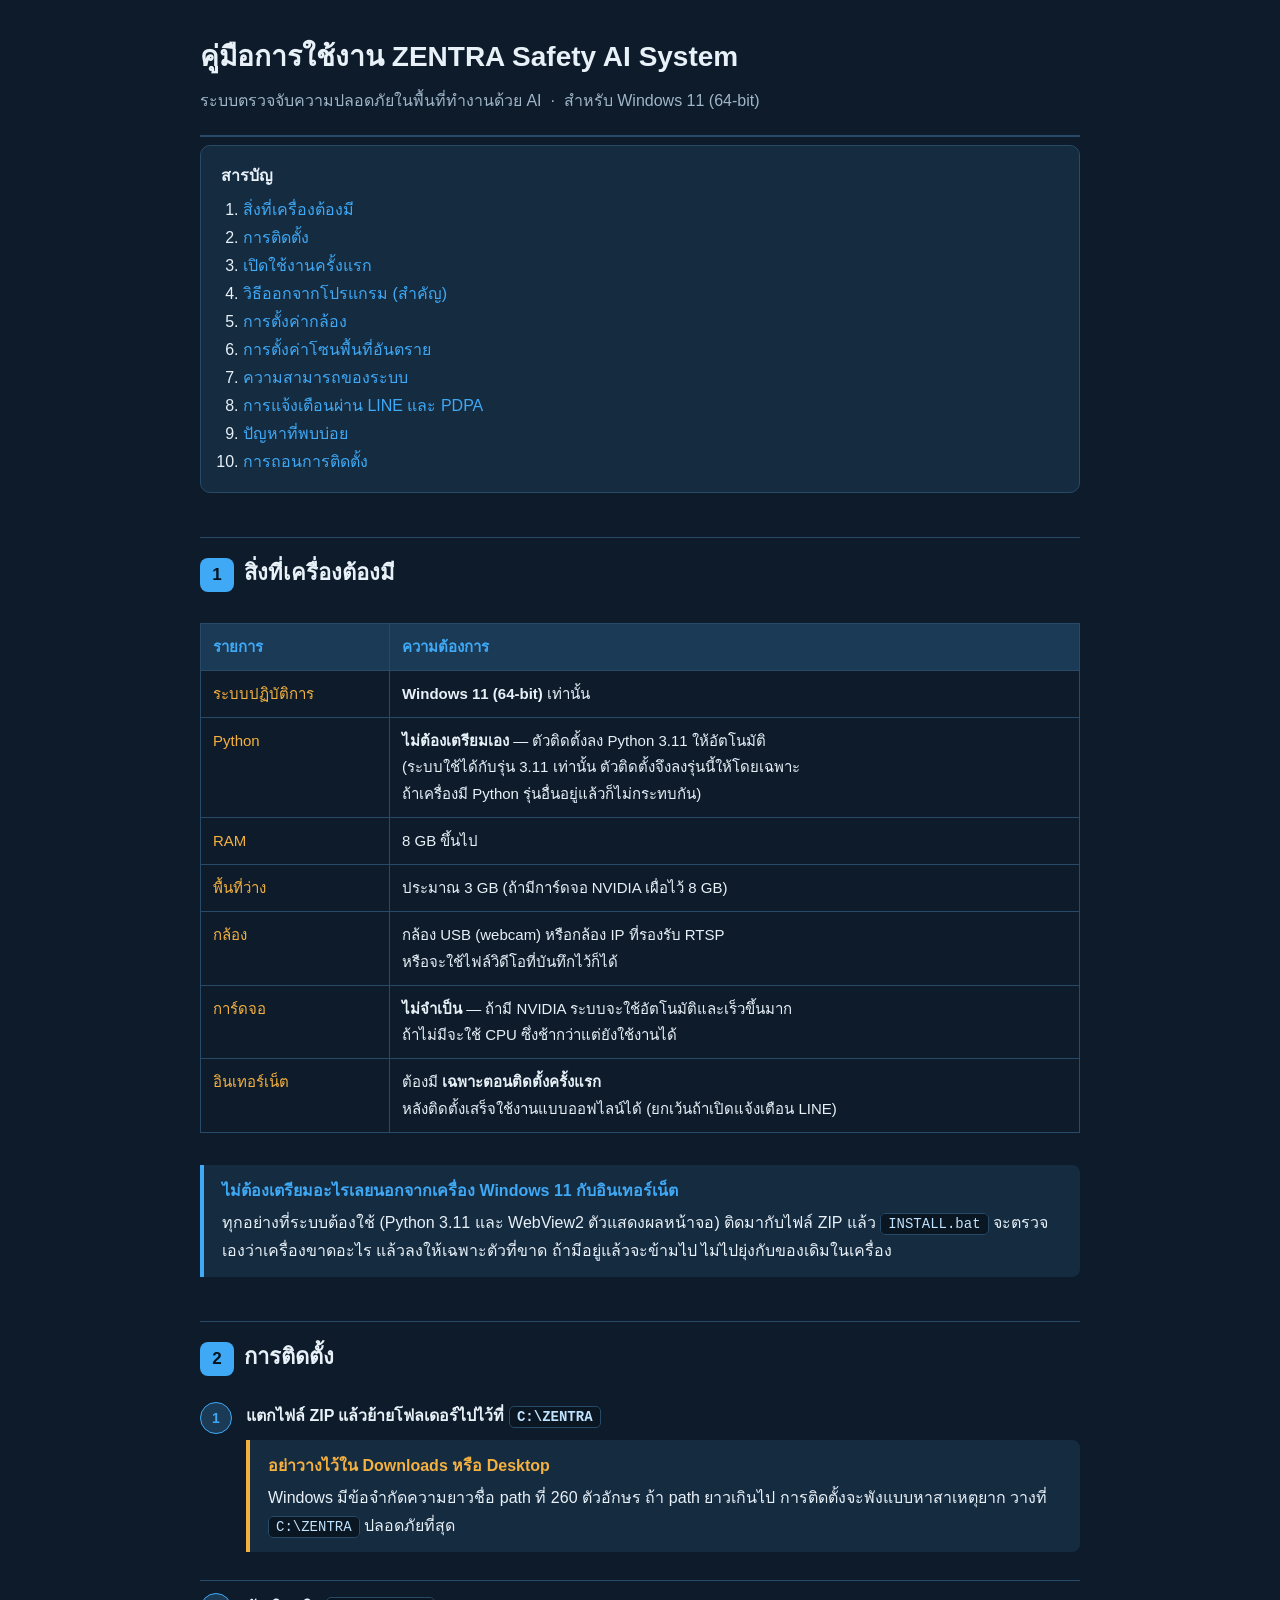
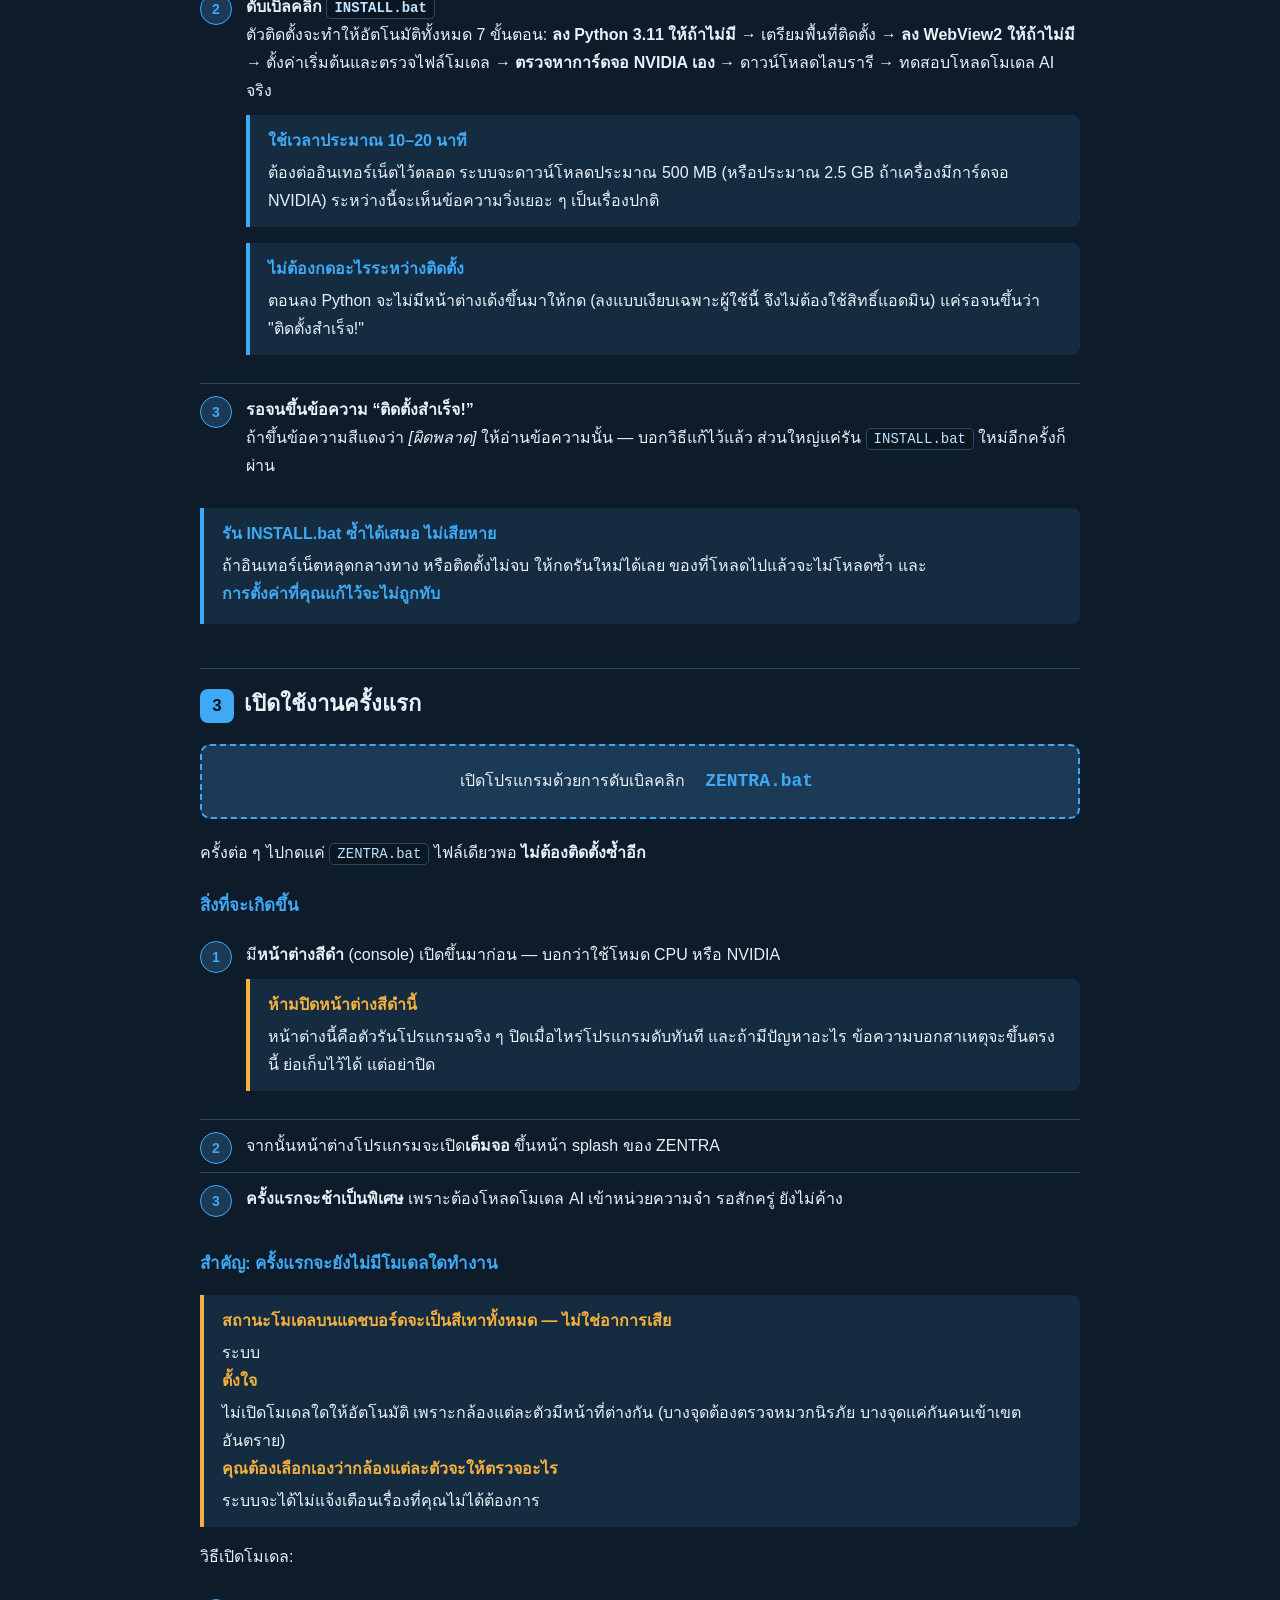
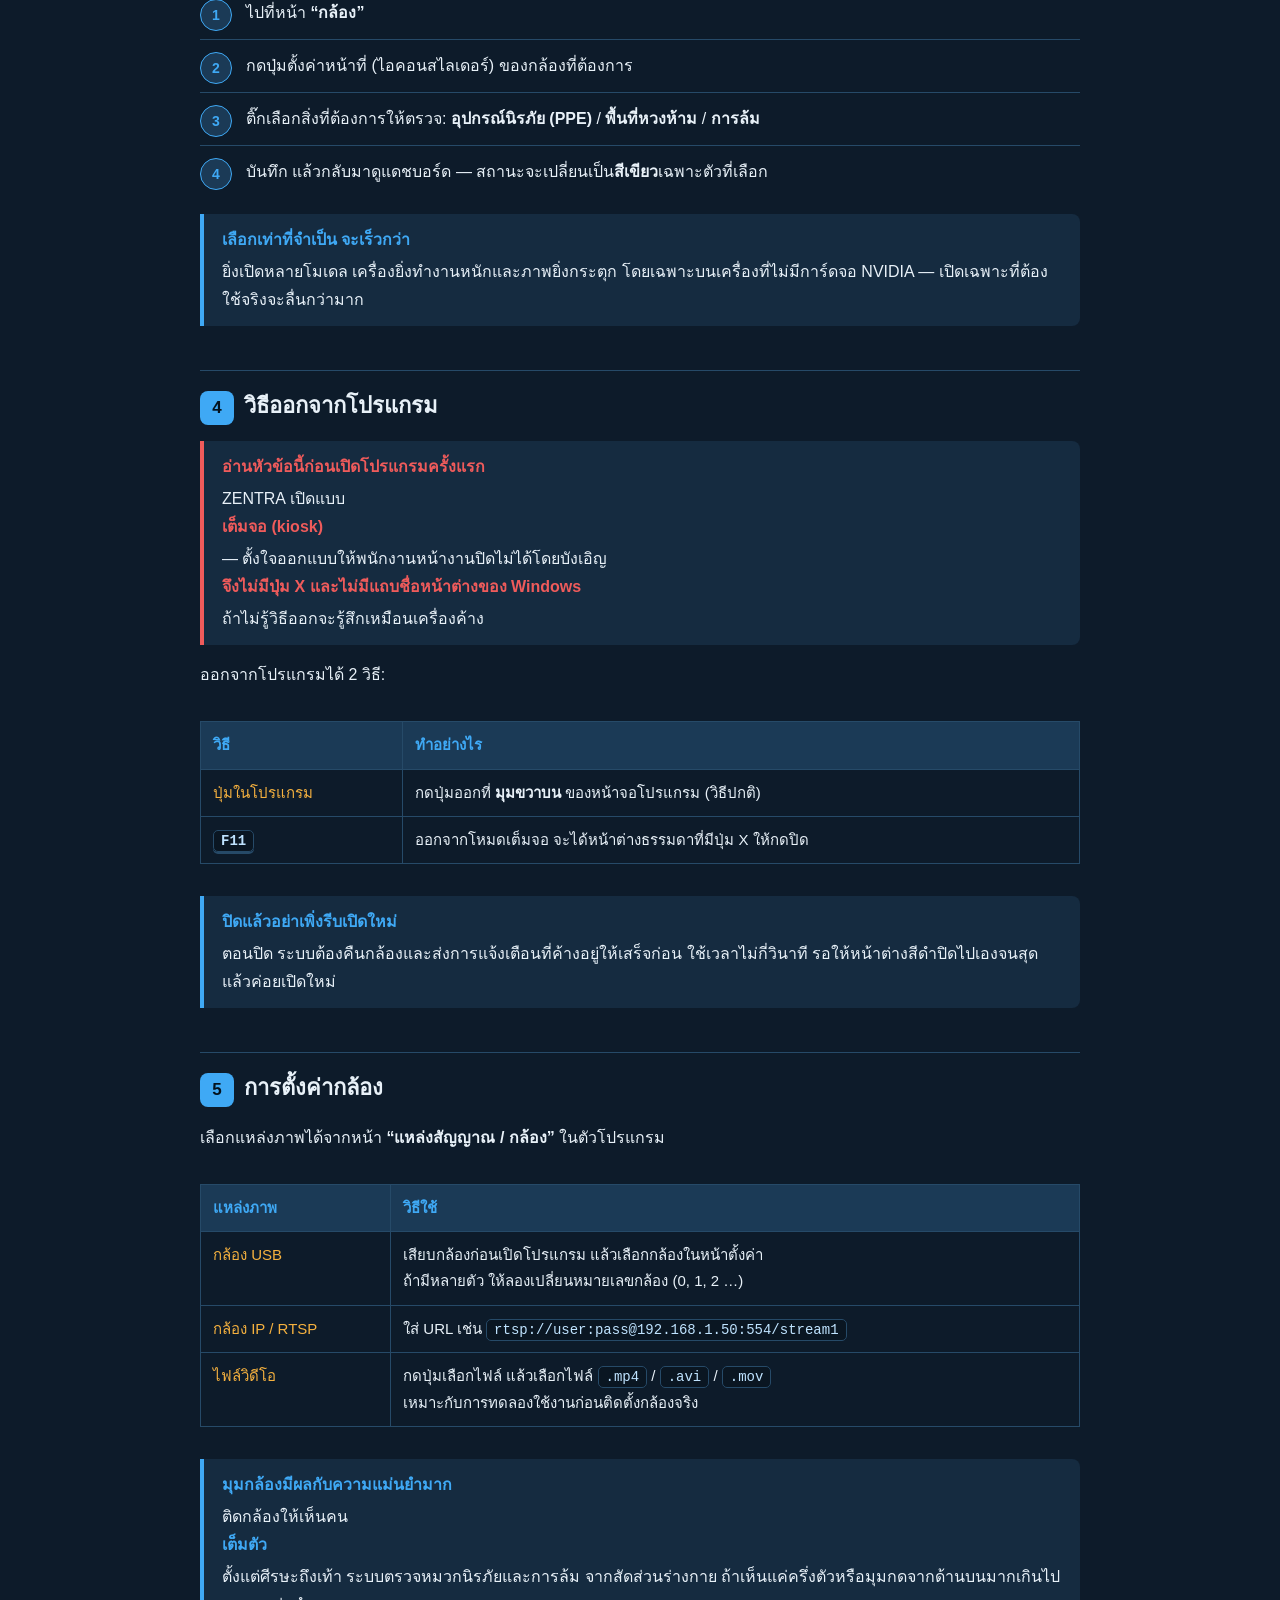
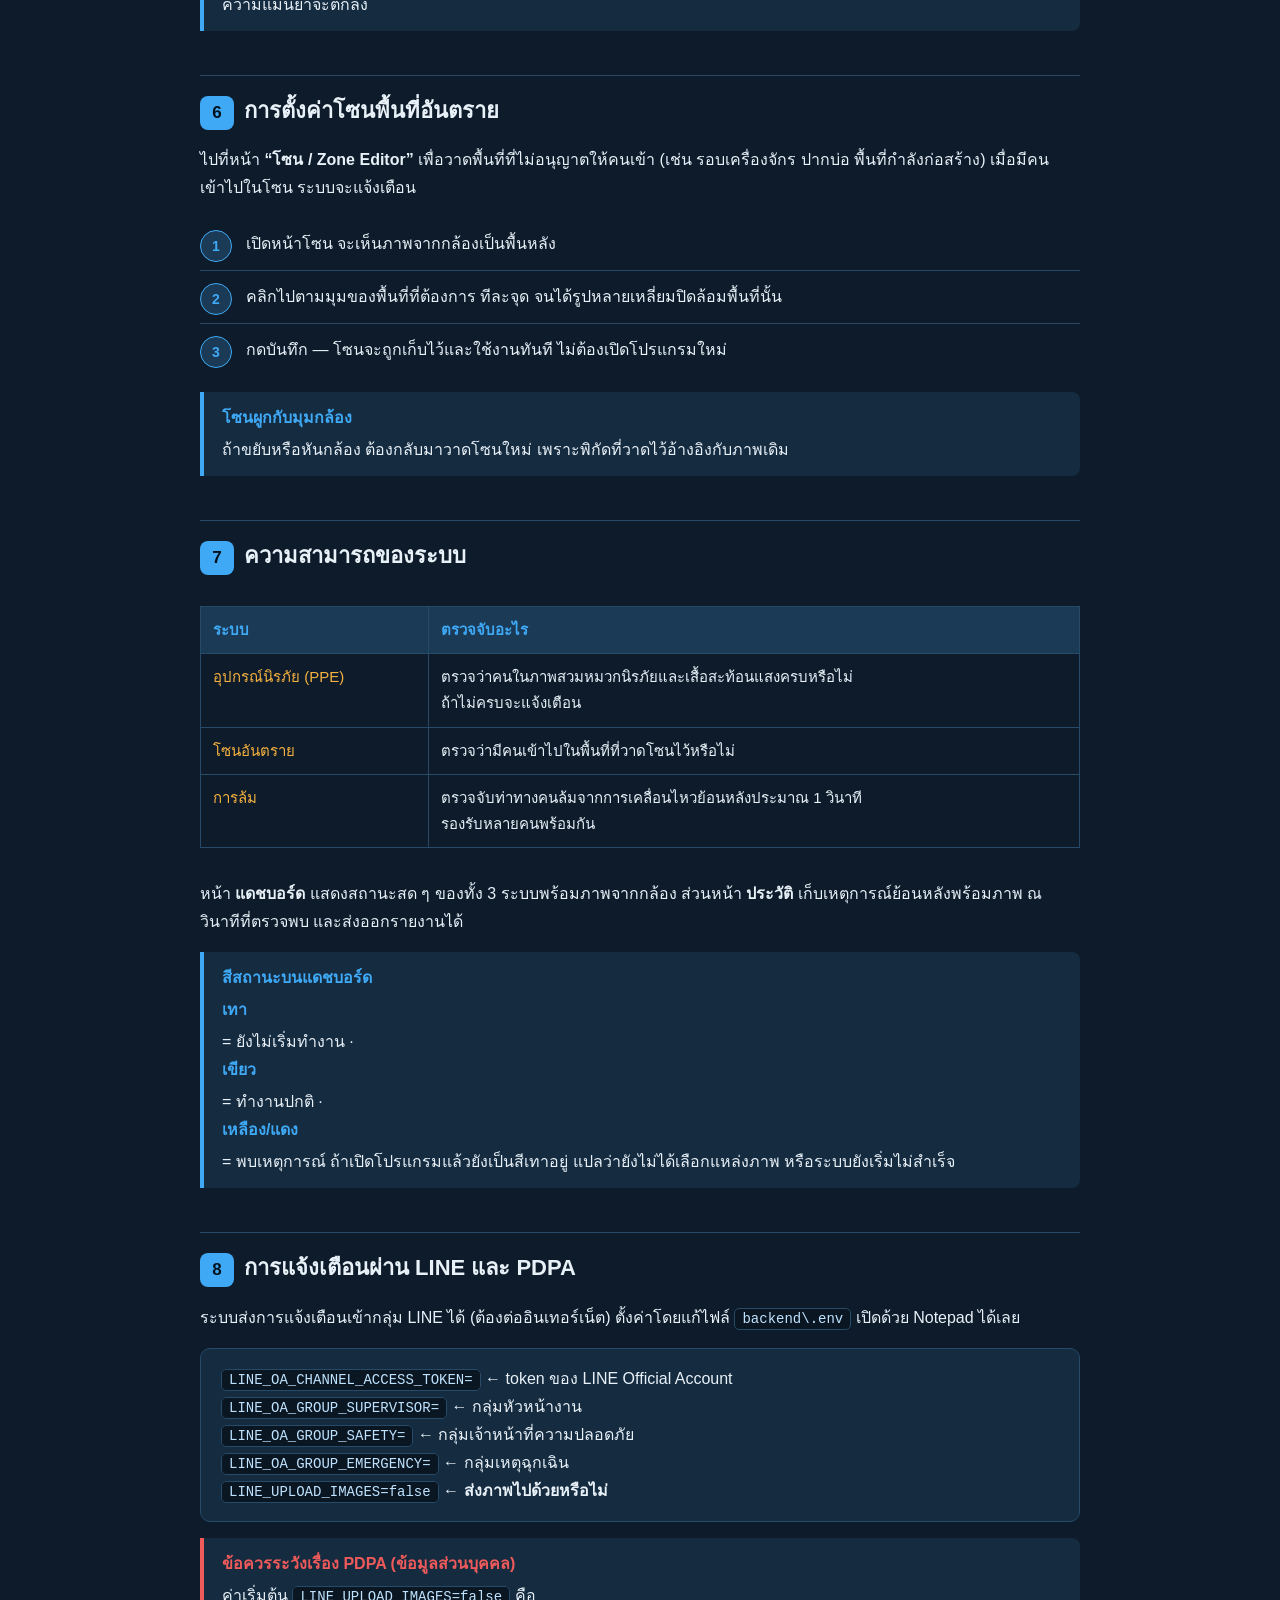
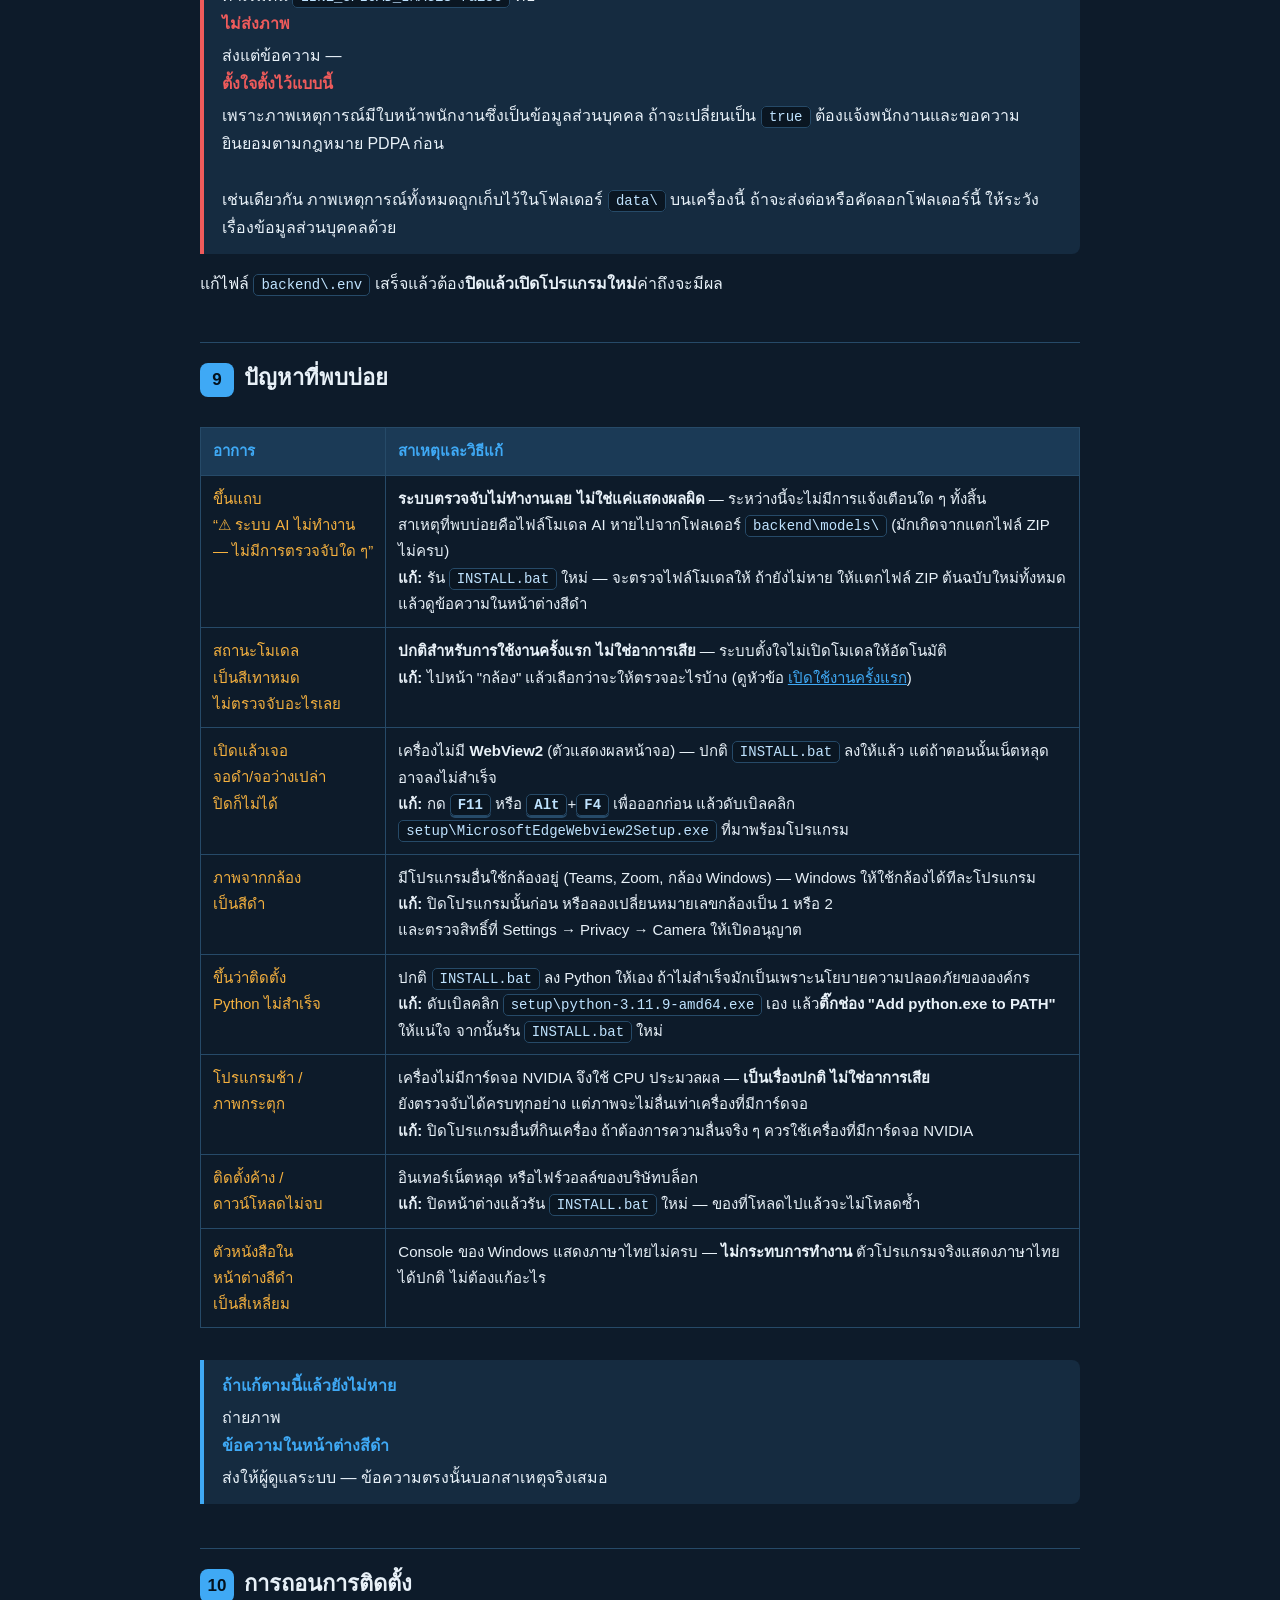
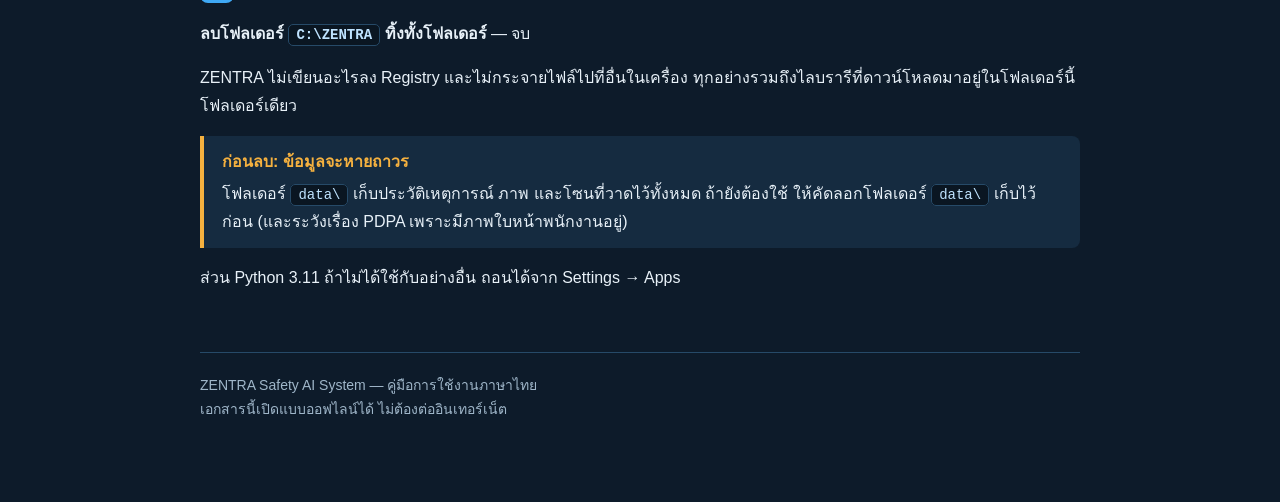
==== MANUAL_TH.html @ a9634e39 "Initial commit — ZENTRA Safety AI System Desktop safety monitoring for factory cameras: PPE, danger-" ====
<!doctype html>
<html lang="th">
<head>
<meta charset="utf-8">
<meta name="viewport" content="width=device-width, initial-scale=1">
<title>คู่มือการใช้งาน ZENTRA Safety AI System</title>
<style>
  /* self-contained ทั้งหมด: ไม่มี font/css/js จากภายนอกเลย
     เพราะเครื่องปลายทางอาจไม่มีอินเทอร์เน็ต */
  :root{
    --bg:#0d1b2a; --panel:#152b40; --panel2:#1b3a56;
    --line:#264a68; --text:#e8f1f8; --muted:#9fb6c9;
    --accent:#3fa9f5; --ok:#35c07f; --warn:#f5b13f; --danger:#ef5b5b;
  }
  *{box-sizing:border-box}
  body{
    margin:0; background:var(--bg); color:var(--text);
    font-family:"Kanit","Leelawadee UI","Segoe UI",Tahoma,sans-serif;
    line-height:1.75; font-size:16px;
  }
  .wrap{max-width:920px; margin:0 auto; padding:32px 20px 80px}
  header{
    border-bottom:2px solid var(--line); padding-bottom:20px; margin-bottom:8px;
  }
  h1{font-size:28px; margin:0 0 6px}
  .sub{color:var(--muted); margin:0}
  h2{
    font-size:22px; margin:44px 0 14px; padding-top:16px;
    border-top:1px solid var(--line);
  }
  h2 .num{
    display:inline-block; min-width:34px; height:34px; line-height:34px;
    text-align:center; background:var(--accent); color:#04121e;
    border-radius:8px; font-weight:700; margin-right:10px; font-size:17px;
  }
  h3{font-size:17px; margin:24px 0 8px; color:var(--accent)}
  p,li{color:var(--text)}
  code,kbd{
    background:#0a1622; border:1px solid var(--line); border-radius:5px;
    padding:2px 7px; font-family:Consolas,"Courier New",monospace; font-size:14px;
    color:#bfe3ff;
  }
  kbd{box-shadow:0 2px 0 var(--line); font-weight:600}
  .card{
    background:var(--panel); border:1px solid var(--line);
    border-radius:10px; padding:16px 20px; margin:16px 0;
  }
  .steps{counter-reset:s; list-style:none; padding:0; margin:0}
  .steps>li{
    counter-increment:s; position:relative; padding:12px 0 12px 46px;
    border-bottom:1px solid var(--line);
  }
  .steps>li:last-child{border-bottom:none}
  .steps>li::before{
    content:counter(s); position:absolute; left:0; top:12px;
    width:30px; height:30px; line-height:30px; text-align:center;
    background:var(--panel2); border:1px solid var(--accent);
    color:var(--accent); border-radius:50%; font-weight:700; font-size:14px;
  }
  .note,.warn,.danger{
    border-left:4px solid; border-radius:0 8px 8px 0;
    padding:12px 18px; margin:16px 0; background:var(--panel);
  }
  .note{border-color:var(--accent)}
  .warn{border-color:var(--warn)}
  .danger{border-color:var(--danger)}
  .note b,.warn b,.danger b{display:block; margin-bottom:4px}
  .note b{color:var(--accent)} .warn b{color:var(--warn)} .danger b{color:var(--danger)}
  table{border-collapse:collapse; width:100%; margin:16px 0; font-size:15px}
  th,td{border:1px solid var(--line); padding:10px 12px; text-align:left; vertical-align:top}
  th{background:var(--panel2); color:var(--accent); font-weight:600}
  td:first-child{white-space:nowrap; color:var(--warn)}
  .tablewrap{overflow-x:auto}
  .toc{background:var(--panel); border:1px solid var(--line); border-radius:10px; padding:16px 20px}
  .toc ol{margin:6px 0 0; padding-left:22px}
  .toc a{color:var(--accent); text-decoration:none}
  .toc a:hover{text-decoration:underline}
  .big{
    background:var(--panel2); border:2px dashed var(--accent);
    border-radius:10px; padding:20px; text-align:center; margin:20px 0;
  }
  .big code{font-size:18px; background:none; border:none; color:var(--accent); font-weight:700}
  footer{margin-top:60px; padding-top:20px; border-top:1px solid var(--line); color:var(--muted); font-size:14px}
  @media print{body{background:#fff;color:#000} .card,.toc,.note,.warn,.danger{background:#f5f5f5}}
</style>
</head>
<body>
<div class="wrap">

<header>
  <h1>คู่มือการใช้งาน ZENTRA Safety AI System</h1>
  <p class="sub">ระบบตรวจจับความปลอดภัยในพื้นที่ทำงานด้วย AI &nbsp;·&nbsp; สำหรับ Windows 11 (64-bit)</p>
</header>

<div class="toc">
  <b>สารบัญ</b>
  <ol>
    <li><a href="#req">สิ่งที่เครื่องต้องมี</a></li>
    <li><a href="#install">การติดตั้ง</a></li>
    <li><a href="#firstrun">เปิดใช้งานครั้งแรก</a></li>
    <li><a href="#exit">วิธีออกจากโปรแกรม (สำคัญ)</a></li>
    <li><a href="#camera">การตั้งค่ากล้อง</a></li>
    <li><a href="#zone">การตั้งค่าโซนพื้นที่อันตราย</a></li>
    <li><a href="#features">ความสามารถของระบบ</a></li>
    <li><a href="#line">การแจ้งเตือนผ่าน LINE และ PDPA</a></li>
    <li><a href="#trouble">ปัญหาที่พบบ่อย</a></li>
    <li><a href="#uninstall">การถอนการติดตั้ง</a></li>
  </ol>
</div>

<!-- ─────────────────────────────────────────────────────────── -->
<h2 id="req"><span class="num">1</span>สิ่งที่เครื่องต้องมี</h2>

<div class="tablewrap">
<table>
  <tr><th>รายการ</th><th>ความต้องการ</th></tr>
  <tr><td>ระบบปฏิบัติการ</td><td><b>Windows 11 (64-bit)</b> เท่านั้น</td></tr>
  <tr><td>Python</td><td><b>ไม่ต้องเตรียมเอง</b> — ตัวติดตั้งลง Python 3.11 ให้อัตโนมัติ<br>(ระบบใช้ได้กับรุ่น 3.11 เท่านั้น ตัวติดตั้งจึงลงรุ่นนี้ให้โดยเฉพาะ<br>ถ้าเครื่องมี Python รุ่นอื่นอยู่แล้วก็ไม่กระทบกัน)</td></tr>
  <tr><td>RAM</td><td>8 GB ขึ้นไป</td></tr>
  <tr><td>พื้นที่ว่าง</td><td>ประมาณ 3 GB (ถ้ามีการ์ดจอ NVIDIA เผื่อไว้ 8 GB)</td></tr>
  <tr><td>กล้อง</td><td>กล้อง USB (webcam) หรือกล้อง IP ที่รองรับ RTSP<br>หรือจะใช้ไฟล์วิดีโอที่บันทึกไว้ก็ได้</td></tr>
  <tr><td>การ์ดจอ</td><td><b>ไม่จำเป็น</b> — ถ้ามี NVIDIA ระบบจะใช้อัตโนมัติและเร็วขึ้นมาก<br>ถ้าไม่มีจะใช้ CPU ซึ่งช้ากว่าแต่ยังใช้งานได้</td></tr>
  <tr><td>อินเทอร์เน็ต</td><td>ต้องมี <b>เฉพาะตอนติดตั้งครั้งแรก</b><br>หลังติดตั้งเสร็จใช้งานแบบออฟไลน์ได้ (ยกเว้นถ้าเปิดแจ้งเตือน LINE)</td></tr>
</table>
</div>

<div class="note">
  <b>ไม่ต้องเตรียมอะไรเลยนอกจากเครื่อง Windows 11 กับอินเทอร์เน็ต</b>
  ทุกอย่างที่ระบบต้องใช้ (Python 3.11 และ WebView2 ตัวแสดงผลหน้าจอ) ติดมากับไฟล์ ZIP แล้ว
  <code>INSTALL.bat</code> จะตรวจเองว่าเครื่องขาดอะไร แล้วลงให้เฉพาะตัวที่ขาด
  ถ้ามีอยู่แล้วจะข้ามไป ไม่ไปยุ่งกับของเดิมในเครื่อง
</div>

<!-- ─────────────────────────────────────────────────────────── -->
<h2 id="install"><span class="num">2</span>การติดตั้ง</h2>

<ol class="steps">
  <li>
    <b>แตกไฟล์ ZIP แล้วย้ายโฟลเดอร์ไปไว้ที่ <code>C:\ZENTRA</code></b>
    <div class="warn" style="margin-top:10px">
      <b>อย่าวางไว้ใน Downloads หรือ Desktop</b>
      Windows มีข้อจำกัดความยาวชื่อ path ที่ 260 ตัวอักษร ถ้า path ยาวเกินไป
      การติดตั้งจะพังแบบหาสาเหตุยาก วางที่ <code>C:\ZENTRA</code> ปลอดภัยที่สุด
    </div>
  </li>
  <li>
    <b>ดับเบิลคลิก <code>INSTALL.bat</code></b><br>
    ตัวติดตั้งจะทำให้อัตโนมัติทั้งหมด 7 ขั้นตอน:
    <b>ลง Python 3.11 ให้ถ้าไม่มี</b> → เตรียมพื้นที่ติดตั้ง →
    <b>ลง WebView2 ให้ถ้าไม่มี</b> → ตั้งค่าเริ่มต้นและตรวจไฟล์โมเดล →
    <b>ตรวจหาการ์ดจอ NVIDIA เอง</b> → ดาวน์โหลดไลบรารี → ทดสอบโหลดโมเดล AI จริง
    <div class="note" style="margin-top:10px">
      <b>ใช้เวลาประมาณ 10–20 นาที</b>
      ต้องต่ออินเทอร์เน็ตไว้ตลอด ระบบจะดาวน์โหลดประมาณ 500 MB
      (หรือประมาณ 2.5 GB ถ้าเครื่องมีการ์ดจอ NVIDIA)
      ระหว่างนี้จะเห็นข้อความวิ่งเยอะ ๆ เป็นเรื่องปกติ
    </div>
    <div class="note" style="margin-top:10px">
      <b>ไม่ต้องกดอะไรระหว่างติดตั้ง</b>
      ตอนลง Python จะไม่มีหน้าต่างเด้งขึ้นมาให้กด (ลงแบบเงียบเฉพาะผู้ใช้นี้
      จึงไม่ต้องใช้สิทธิ์แอดมิน) แค่รอจนขึ้นว่า "ติดตั้งสำเร็จ!"
    </div>
  </li>
  <li>
    <b>รอจนขึ้นข้อความ “ติดตั้งสำเร็จ!”</b><br>
    ถ้าขึ้นข้อความสีแดงว่า <i>[ผิดพลาด]</i> ให้อ่านข้อความนั้น — บอกวิธีแก้ไว้แล้ว
    ส่วนใหญ่แค่รัน <code>INSTALL.bat</code> ใหม่อีกครั้งก็ผ่าน
  </li>
</ol>

<div class="note">
  <b>รัน INSTALL.bat ซ้ำได้เสมอ ไม่เสียหาย</b>
  ถ้าอินเทอร์เน็ตหลุดกลางทาง หรือติดตั้งไม่จบ ให้กดรันใหม่ได้เลย
  ของที่โหลดไปแล้วจะไม่โหลดซ้ำ และ <b>การตั้งค่าที่คุณแก้ไว้จะไม่ถูกทับ</b>
</div>

<!-- ─────────────────────────────────────────────────────────── -->
<h2 id="firstrun"><span class="num">3</span>เปิดใช้งานครั้งแรก</h2>

<div class="big">
  เปิดโปรแกรมด้วยการดับเบิลคลิก &nbsp; <code>ZENTRA.bat</code>
</div>

<p>ครั้งต่อ ๆ ไปกดแค่ <code>ZENTRA.bat</code> ไฟล์เดียวพอ <b>ไม่ต้องติดตั้งซ้ำอีก</b></p>

<h3>สิ่งที่จะเกิดขึ้น</h3>
<ol class="steps">
  <li>มี<b>หน้าต่างสีดำ</b> (console) เปิดขึ้นมาก่อน — บอกว่าใช้โหมด CPU หรือ NVIDIA
    <div class="warn" style="margin-top:10px">
      <b>ห้ามปิดหน้าต่างสีดำนี้</b>
      หน้าต่างนี้คือตัวรันโปรแกรมจริง ๆ ปิดเมื่อไหร่โปรแกรมดับทันที
      และถ้ามีปัญหาอะไร ข้อความบอกสาเหตุจะขึ้นตรงนี้ ย่อเก็บไว้ได้ แต่อย่าปิด
    </div>
  </li>
  <li>จากนั้นหน้าต่างโปรแกรมจะเปิด<b>เต็มจอ</b> ขึ้นหน้า splash ของ ZENTRA</li>
  <li><b>ครั้งแรกจะช้าเป็นพิเศษ</b> เพราะต้องโหลดโมเดล AI เข้าหน่วยความจำ รอสักครู่ ยังไม่ค้าง</li>
</ol>

<h3>สำคัญ: ครั้งแรกจะยังไม่มีโมเดลใดทำงาน</h3>

<div class="warn">
  <b>สถานะโมเดลบนแดชบอร์ดจะเป็นสีเทาทั้งหมด — ไม่ใช่อาการเสีย</b>
  ระบบ<b>ตั้งใจ</b>ไม่เปิดโมเดลใดให้อัตโนมัติ เพราะกล้องแต่ละตัวมีหน้าที่ต่างกัน
  (บางจุดต้องตรวจหมวกนิรภัย บางจุดแค่กันคนเข้าเขตอันตราย)
  <b>คุณต้องเลือกเองว่ากล้องแต่ละตัวจะให้ตรวจอะไร</b> ระบบจะได้ไม่แจ้งเตือนเรื่องที่คุณไม่ได้ต้องการ
</div>

<p>วิธีเปิดโมเดล:</p>
<ol class="steps">
  <li>ไปที่หน้า <b>“กล้อง”</b></li>
  <li>กดปุ่มตั้งค่าหน้าที่ (ไอคอนสไลเดอร์) ของกล้องที่ต้องการ</li>
  <li>ติ๊กเลือกสิ่งที่ต้องการให้ตรวจ: <b>อุปกรณ์นิรภัย (PPE)</b> / <b>พื้นที่หวงห้าม</b> / <b>การล้ม</b></li>
  <li>บันทึก แล้วกลับมาดูแดชบอร์ด — สถานะจะเปลี่ยนเป็น<b>สีเขียว</b>เฉพาะตัวที่เลือก</li>
</ol>

<div class="note">
  <b>เลือกเท่าที่จำเป็น จะเร็วกว่า</b>
  ยิ่งเปิดหลายโมเดล เครื่องยิ่งทำงานหนักและภาพยิ่งกระตุก
  โดยเฉพาะบนเครื่องที่ไม่มีการ์ดจอ NVIDIA — เปิดเฉพาะที่ต้องใช้จริงจะลื่นกว่ามาก
</div>

<!-- ─────────────────────────────────────────────────────────── -->
<h2 id="exit"><span class="num">4</span>วิธีออกจากโปรแกรม</h2>

<div class="danger">
  <b>อ่านหัวข้อนี้ก่อนเปิดโปรแกรมครั้งแรก</b>
  ZENTRA เปิดแบบ<b>เต็มจอ (kiosk)</b> — ตั้งใจออกแบบให้พนักงานหน้างานปิดไม่ได้โดยบังเอิญ
  <b>จึงไม่มีปุ่ม X และไม่มีแถบชื่อหน้าต่างของ Windows</b> ถ้าไม่รู้วิธีออกจะรู้สึกเหมือนเครื่องค้าง
</div>

<p>ออกจากโปรแกรมได้ 2 วิธี:</p>
<div class="tablewrap">
<table>
  <tr><th>วิธี</th><th>ทำอย่างไร</th></tr>
  <tr><td>ปุ่มในโปรแกรม</td><td>กดปุ่มออกที่ <b>มุมขวาบน</b> ของหน้าจอโปรแกรม (วิธีปกติ)</td></tr>
  <tr><td><kbd>F11</kbd></td><td>ออกจากโหมดเต็มจอ จะได้หน้าต่างธรรมดาที่มีปุ่ม X ให้กดปิด</td></tr>
</table>
</div>

<div class="note">
  <b>ปิดแล้วอย่าเพิ่งรีบเปิดใหม่</b>
  ตอนปิด ระบบต้องคืนกล้องและส่งการแจ้งเตือนที่ค้างอยู่ให้เสร็จก่อน ใช้เวลาไม่กี่วินาที
  รอให้หน้าต่างสีดำปิดไปเองจนสุด แล้วค่อยเปิดใหม่
</div>

<!-- ─────────────────────────────────────────────────────────── -->
<h2 id="camera"><span class="num">5</span>การตั้งค่ากล้อง</h2>

<p>เลือกแหล่งภาพได้จากหน้า <b>“แหล่งสัญญาณ / กล้อง”</b> ในตัวโปรแกรม</p>

<div class="tablewrap">
<table>
  <tr><th>แหล่งภาพ</th><th>วิธีใช้</th></tr>
  <tr><td>กล้อง USB</td><td>เสียบกล้องก่อนเปิดโปรแกรม แล้วเลือกกล้องในหน้าตั้งค่า<br>ถ้ามีหลายตัว ให้ลองเปลี่ยนหมายเลขกล้อง (0, 1, 2 …)</td></tr>
  <tr><td>กล้อง IP / RTSP</td><td>ใส่ URL เช่น <code>rtsp://user:pass@192.168.1.50:554/stream1</code></td></tr>
  <tr><td>ไฟล์วิดีโอ</td><td>กดปุ่มเลือกไฟล์ แล้วเลือกไฟล์ <code>.mp4</code> / <code>.avi</code> / <code>.mov</code><br>เหมาะกับการทดลองใช้งานก่อนติดตั้งกล้องจริง</td></tr>
</table>
</div>

<div class="note">
  <b>มุมกล้องมีผลกับความแม่นยำมาก</b>
  ติดกล้องให้เห็นคน<b>เต็มตัว</b> ตั้งแต่ศีรษะถึงเท้า ระบบตรวจหมวกนิรภัยและการล้ม
  จากสัดส่วนร่างกาย ถ้าเห็นแค่ครึ่งตัวหรือมุมกดจากด้านบนมากเกินไป ความแม่นยำจะตกลง
</div>

<!-- ─────────────────────────────────────────────────────────── -->
<h2 id="zone"><span class="num">6</span>การตั้งค่าโซนพื้นที่อันตราย</h2>

<p>ไปที่หน้า <b>“โซน / Zone Editor”</b> เพื่อวาดพื้นที่ที่ไม่อนุญาตให้คนเข้า
(เช่น รอบเครื่องจักร ปากบ่อ พื้นที่กำลังก่อสร้าง) เมื่อมีคนเข้าไปในโซน ระบบจะแจ้งเตือน</p>

<ol class="steps">
  <li>เปิดหน้าโซน จะเห็นภาพจากกล้องเป็นพื้นหลัง</li>
  <li>คลิกไปตามมุมของพื้นที่ที่ต้องการ ทีละจุด จนได้รูปหลายเหลี่ยมปิดล้อมพื้นที่นั้น</li>
  <li>กดบันทึก — โซนจะถูกเก็บไว้และใช้งานทันที ไม่ต้องเปิดโปรแกรมใหม่</li>
</ol>

<div class="note">
  <b>โซนผูกกับมุมกล้อง</b>
  ถ้าขยับหรือหันกล้อง ต้องกลับมาวาดโซนใหม่ เพราะพิกัดที่วาดไว้อ้างอิงกับภาพเดิม
</div>

<!-- ─────────────────────────────────────────────────────────── -->
<h2 id="features"><span class="num">7</span>ความสามารถของระบบ</h2>

<div class="tablewrap">
<table>
  <tr><th>ระบบ</th><th>ตรวจจับอะไร</th></tr>
  <tr><td>อุปกรณ์นิรภัย (PPE)</td><td>ตรวจว่าคนในภาพสวมหมวกนิรภัยและเสื้อสะท้อนแสงครบหรือไม่<br>ถ้าไม่ครบจะแจ้งเตือน</td></tr>
  <tr><td>โซนอันตราย</td><td>ตรวจว่ามีคนเข้าไปในพื้นที่ที่วาดโซนไว้หรือไม่</td></tr>
  <tr><td>การล้ม</td><td>ตรวจจับท่าทางคนล้มจากการเคลื่อนไหวย้อนหลังประมาณ 1 วินาที<br>รองรับหลายคนพร้อมกัน</td></tr>
</table>
</div>

<p>หน้า <b>แดชบอร์ด</b> แสดงสถานะสด ๆ ของทั้ง 3 ระบบพร้อมภาพจากกล้อง
ส่วนหน้า <b>ประวัติ</b> เก็บเหตุการณ์ย้อนหลังพร้อมภาพ ณ วินาทีที่ตรวจพบ และส่งออกรายงานได้</p>

<div class="note">
  <b>สีสถานะบนแดชบอร์ด</b>
  <b>เทา</b> = ยังไม่เริ่มทำงาน · <b>เขียว</b> = ทำงานปกติ · <b>เหลือง/แดง</b> = พบเหตุการณ์
  ถ้าเปิดโปรแกรมแล้วยังเป็นสีเทาอยู่ แปลว่ายังไม่ได้เลือกแหล่งภาพ หรือระบบยังเริ่มไม่สำเร็จ
</div>

<!-- ─────────────────────────────────────────────────────────── -->
<h2 id="line"><span class="num">8</span>การแจ้งเตือนผ่าน LINE และ PDPA</h2>

<p>ระบบส่งการแจ้งเตือนเข้ากลุ่ม LINE ได้ (ต้องต่ออินเทอร์เน็ต) ตั้งค่าโดยแก้ไฟล์
<code>backend\.env</code> เปิดด้วย Notepad ได้เลย</p>

<div class="card">
  <code>LINE_OA_CHANNEL_ACCESS_TOKEN=</code> ← token ของ LINE Official Account<br>
  <code>LINE_OA_GROUP_SUPERVISOR=</code> ← กลุ่มหัวหน้างาน<br>
  <code>LINE_OA_GROUP_SAFETY=</code> ← กลุ่มเจ้าหน้าที่ความปลอดภัย<br>
  <code>LINE_OA_GROUP_EMERGENCY=</code> ← กลุ่มเหตุฉุกเฉิน<br>
  <code>LINE_UPLOAD_IMAGES=false</code> ← <b>ส่งภาพไปด้วยหรือไม่</b>
</div>

<div class="danger">
  <b>ข้อควรระวังเรื่อง PDPA (ข้อมูลส่วนบุคคล)</b>
  ค่าเริ่มต้น <code>LINE_UPLOAD_IMAGES=false</code> คือ <b>ไม่ส่งภาพ</b> ส่งแต่ข้อความ —
  <b>ตั้งใจตั้งไว้แบบนี้</b> เพราะภาพเหตุการณ์มีใบหน้าพนักงานซึ่งเป็นข้อมูลส่วนบุคคล
  ถ้าจะเปลี่ยนเป็น <code>true</code> ต้องแจ้งพนักงานและขอความยินยอมตามกฎหมาย PDPA ก่อน
  <br><br>
  เช่นเดียวกัน ภาพเหตุการณ์ทั้งหมดถูกเก็บไว้ในโฟลเดอร์ <code>data\</code> บนเครื่องนี้
  ถ้าจะส่งต่อหรือคัดลอกโฟลเดอร์นี้ ให้ระวังเรื่องข้อมูลส่วนบุคคลด้วย
</div>

<p>แก้ไฟล์ <code>backend\.env</code> เสร็จแล้วต้อง<b>ปิดแล้วเปิดโปรแกรมใหม่</b>ค่าถึงจะมีผล</p>

<!-- ─────────────────────────────────────────────────────────── -->
<h2 id="trouble"><span class="num">9</span>ปัญหาที่พบบ่อย</h2>

<div class="tablewrap">
<table>
  <tr><th>อาการ</th><th>สาเหตุและวิธีแก้</th></tr>

  <tr>
    <td>ขึ้นแถบ<br>“⚠ ระบบ AI ไม่ทำงาน<br>— ไม่มีการตรวจจับใด ๆ”</td>
    <td>
      <b>ระบบตรวจจับไม่ทำงานเลย ไม่ใช่แค่แสดงผลผิด</b> — ระหว่างนี้จะไม่มีการแจ้งเตือนใด ๆ ทั้งสิ้น<br>
      สาเหตุที่พบบ่อยคือไฟล์โมเดล AI หายไปจากโฟลเดอร์ <code>backend\models\</code>
      (มักเกิดจากแตกไฟล์ ZIP ไม่ครบ)<br>
      <b>แก้:</b> รัน <code>INSTALL.bat</code> ใหม่ — จะตรวจไฟล์โมเดลให้
      ถ้ายังไม่หาย ให้แตกไฟล์ ZIP ต้นฉบับใหม่ทั้งหมด แล้วดูข้อความในหน้าต่างสีดำ
    </td>
  </tr>

  <tr>
    <td>สถานะโมเดล<br>เป็นสีเทาหมด<br>ไม่ตรวจจับอะไรเลย</td>
    <td>
      <b>ปกติสำหรับการใช้งานครั้งแรก ไม่ใช่อาการเสีย</b> — ระบบตั้งใจไม่เปิดโมเดลให้อัตโนมัติ<br>
      <b>แก้:</b> ไปหน้า "กล้อง" แล้วเลือกว่าจะให้ตรวจอะไรบ้าง
      (ดูหัวข้อ <a href="#firstrun" style="color:var(--accent)">เปิดใช้งานครั้งแรก</a>)
    </td>
  </tr>

  <tr>
    <td>เปิดแล้วเจอ<br>จอดำ/จอว่างเปล่า<br>ปิดก็ไม่ได้</td>
    <td>
      เครื่องไม่มี <b>WebView2</b> (ตัวแสดงผลหน้าจอ) — ปกติ <code>INSTALL.bat</code> ลงให้แล้ว
      แต่ถ้าตอนนั้นเน็ตหลุดอาจลงไม่สำเร็จ<br>
      <b>แก้:</b> กด <kbd>F11</kbd> หรือ <kbd>Alt</kbd>+<kbd>F4</kbd> เพื่อออกก่อน
      แล้วดับเบิลคลิก <code>setup\MicrosoftEdgeWebview2Setup.exe</code> ที่มาพร้อมโปรแกรม
    </td>
  </tr>

  <tr>
    <td>ภาพจากกล้อง<br>เป็นสีดำ</td>
    <td>
      มีโปรแกรมอื่นใช้กล้องอยู่ (Teams, Zoom, กล้อง Windows) — Windows ให้ใช้กล้องได้ทีละโปรแกรม<br>
      <b>แก้:</b> ปิดโปรแกรมนั้นก่อน หรือลองเปลี่ยนหมายเลขกล้องเป็น 1 หรือ 2<br>
      และตรวจสิทธิ์ที่ Settings → Privacy → Camera ให้เปิดอนุญาต
    </td>
  </tr>

  <tr>
    <td>ขึ้นว่าติดตั้ง<br>Python ไม่สำเร็จ</td>
    <td>
      ปกติ <code>INSTALL.bat</code> ลง Python ให้เอง ถ้าไม่สำเร็จมักเป็นเพราะนโยบายความปลอดภัยขององค์กร<br>
      <b>แก้:</b> ดับเบิลคลิก <code>setup\python-3.11.9-amd64.exe</code> เอง
      แล้ว<b>ติ๊กช่อง "Add python.exe to PATH"</b> ให้แน่ใจ
      จากนั้นรัน <code>INSTALL.bat</code> ใหม่
    </td>
  </tr>

  <tr>
    <td>โปรแกรมช้า /<br>ภาพกระตุก</td>
    <td>
      เครื่องไม่มีการ์ดจอ NVIDIA จึงใช้ CPU ประมวลผล — <b>เป็นเรื่องปกติ ไม่ใช่อาการเสีย</b><br>
      ยังตรวจจับได้ครบทุกอย่าง แต่ภาพจะไม่ลื่นเท่าเครื่องที่มีการ์ดจอ<br>
      <b>แก้:</b> ปิดโปรแกรมอื่นที่กินเครื่อง ถ้าต้องการความลื่นจริง ๆ ควรใช้เครื่องที่มีการ์ดจอ NVIDIA
    </td>
  </tr>

  <tr>
    <td>ติดตั้งค้าง /<br>ดาวน์โหลดไม่จบ</td>
    <td>
      อินเทอร์เน็ตหลุด หรือไฟร์วอลล์ของบริษัทบล็อก<br>
      <b>แก้:</b> ปิดหน้าต่างแล้วรัน <code>INSTALL.bat</code> ใหม่ — ของที่โหลดไปแล้วจะไม่โหลดซ้ำ
    </td>
  </tr>

  <tr>
    <td>ตัวหนังสือใน<br>หน้าต่างสีดำ<br>เป็นสี่เหลี่ยม</td>
    <td>
      Console ของ Windows แสดงภาษาไทยไม่ครบ — <b>ไม่กระทบการทำงาน</b>
      ตัวโปรแกรมจริงแสดงภาษาไทยได้ปกติ ไม่ต้องแก้อะไร
    </td>
  </tr>
</table>
</div>

<div class="note">
  <b>ถ้าแก้ตามนี้แล้วยังไม่หาย</b>
  ถ่ายภาพ<b>ข้อความในหน้าต่างสีดำ</b> ส่งให้ผู้ดูแลระบบ — ข้อความตรงนั้นบอกสาเหตุจริงเสมอ
</div>

<!-- ─────────────────────────────────────────────────────────── -->
<h2 id="uninstall"><span class="num">10</span>การถอนการติดตั้ง</h2>

<p><b>ลบโฟลเดอร์ <code>C:\ZENTRA</code> ทิ้งทั้งโฟลเดอร์</b> — จบ</p>
<p>ZENTRA ไม่เขียนอะไรลง Registry และไม่กระจายไฟล์ไปที่อื่นในเครื่อง
ทุกอย่างรวมถึงไลบรารีที่ดาวน์โหลดมาอยู่ในโฟลเดอร์นี้โฟลเดอร์เดียว</p>

<div class="warn">
  <b>ก่อนลบ: ข้อมูลจะหายถาวร</b>
  โฟลเดอร์ <code>data\</code> เก็บประวัติเหตุการณ์ ภาพ และโซนที่วาดไว้ทั้งหมด
  ถ้ายังต้องใช้ ให้คัดลอกโฟลเดอร์ <code>data\</code> เก็บไว้ก่อน
  (และระวังเรื่อง PDPA เพราะมีภาพใบหน้าพนักงานอยู่)
</div>

<p>ส่วน Python 3.11 ถ้าไม่ได้ใช้กับอย่างอื่น ถอนได้จาก Settings → Apps</p>

<footer>
  ZENTRA Safety AI System — คู่มือการใช้งานภาษาไทย<br>
  เอกสารนี้เปิดแบบออฟไลน์ได้ ไม่ต้องต่ออินเทอร์เน็ต
</footer>

</div>
</body>
</html>
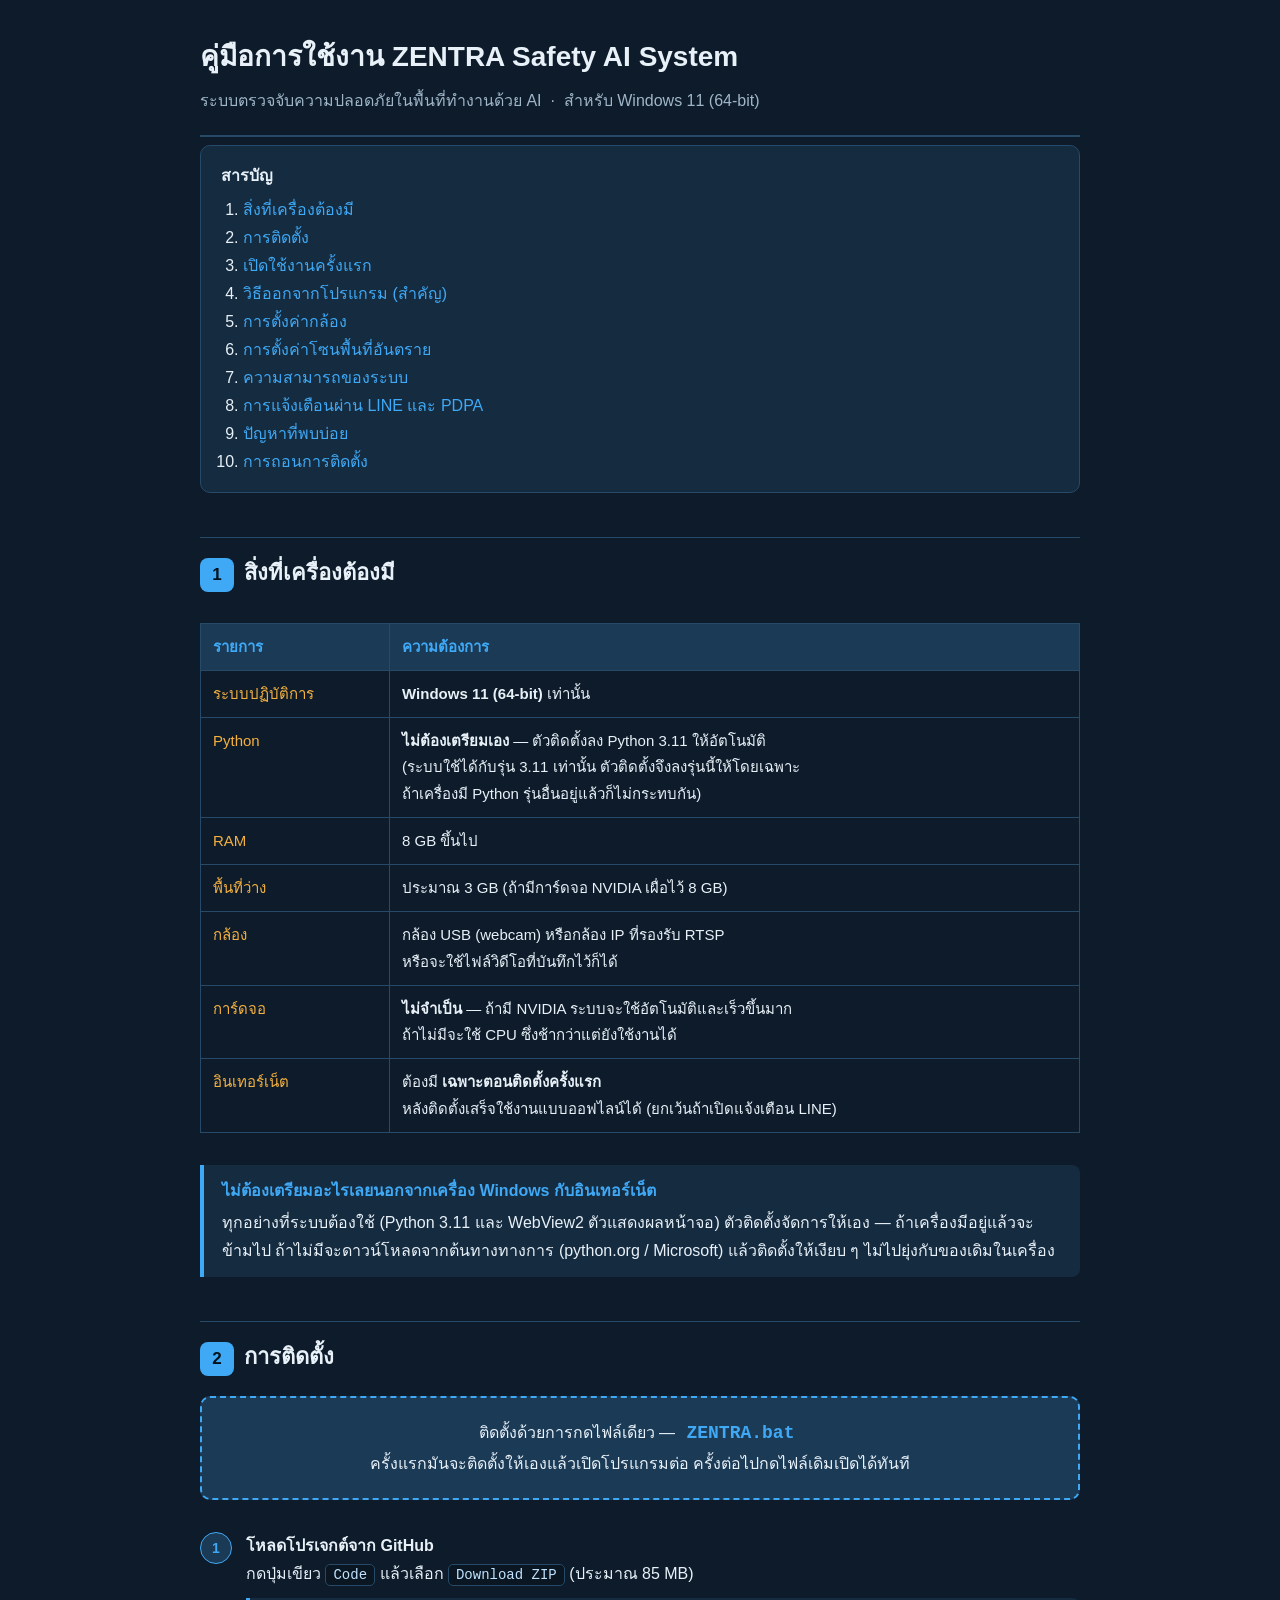
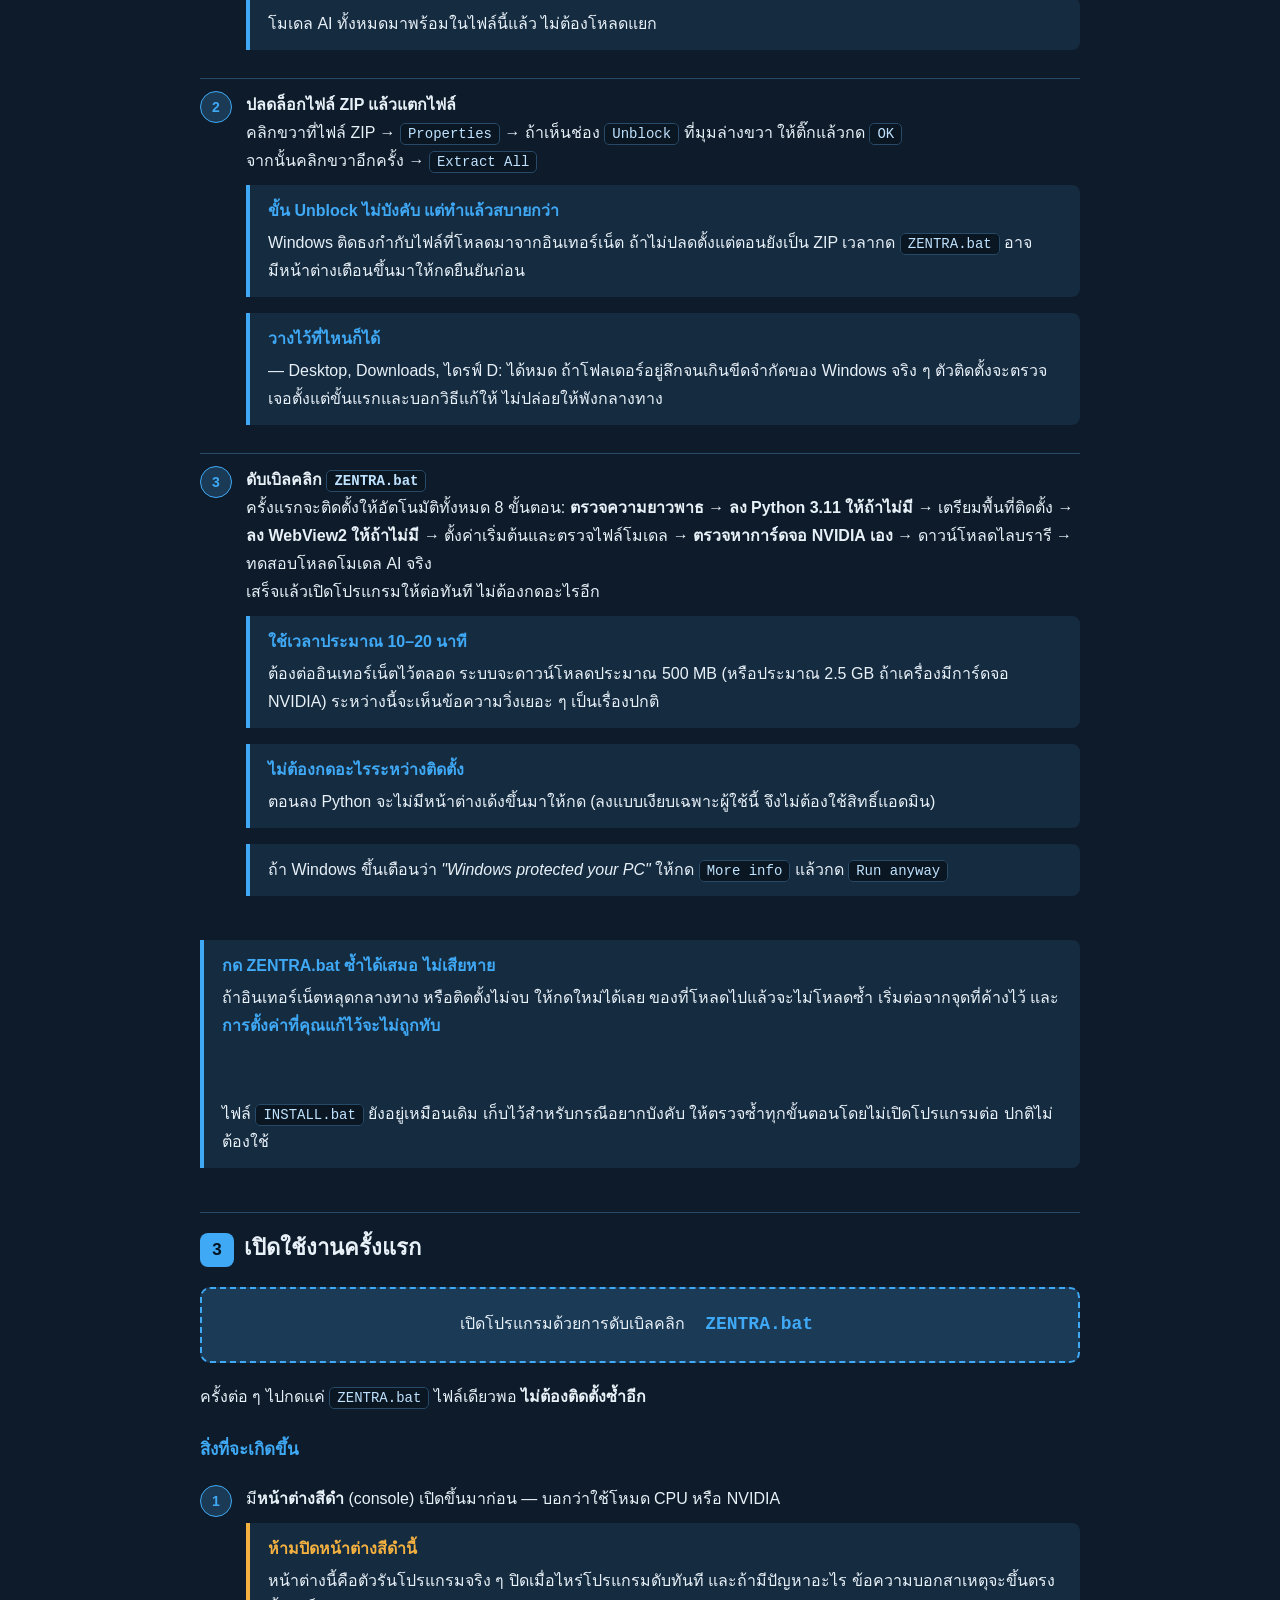
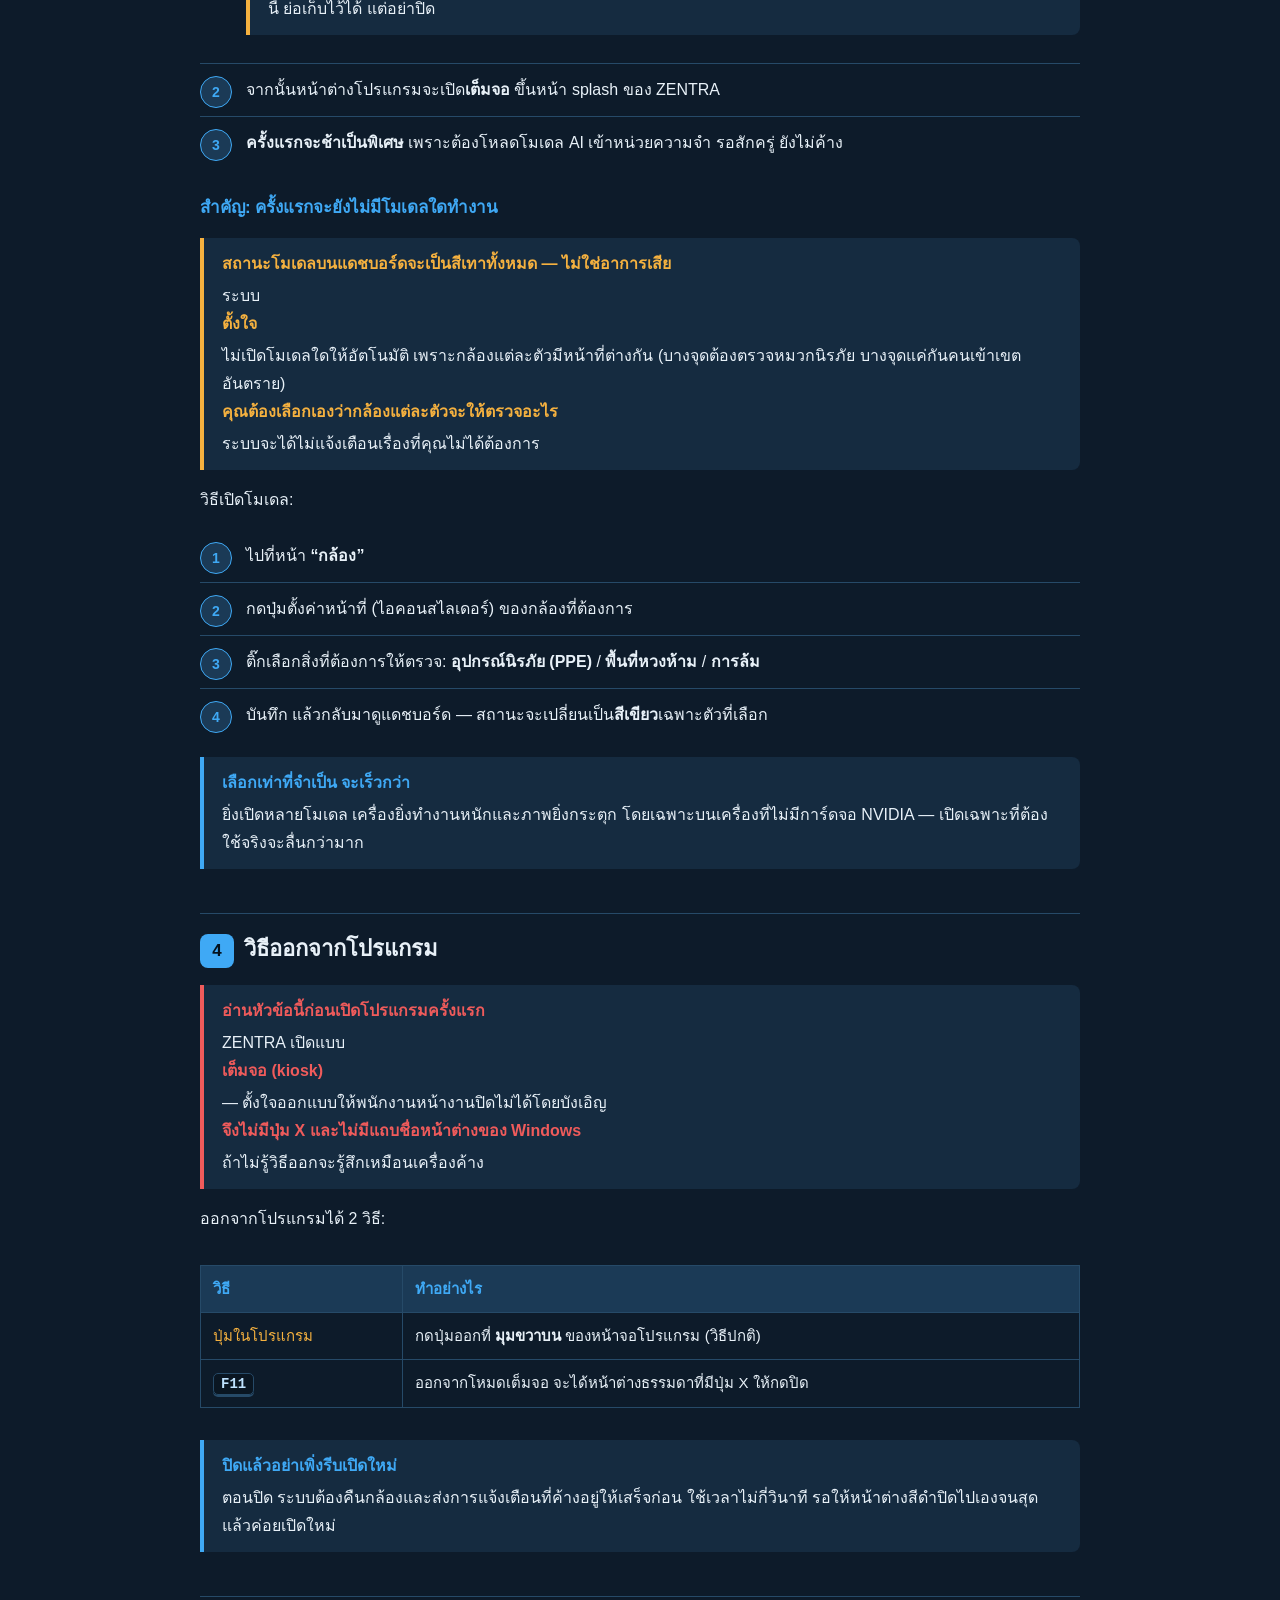
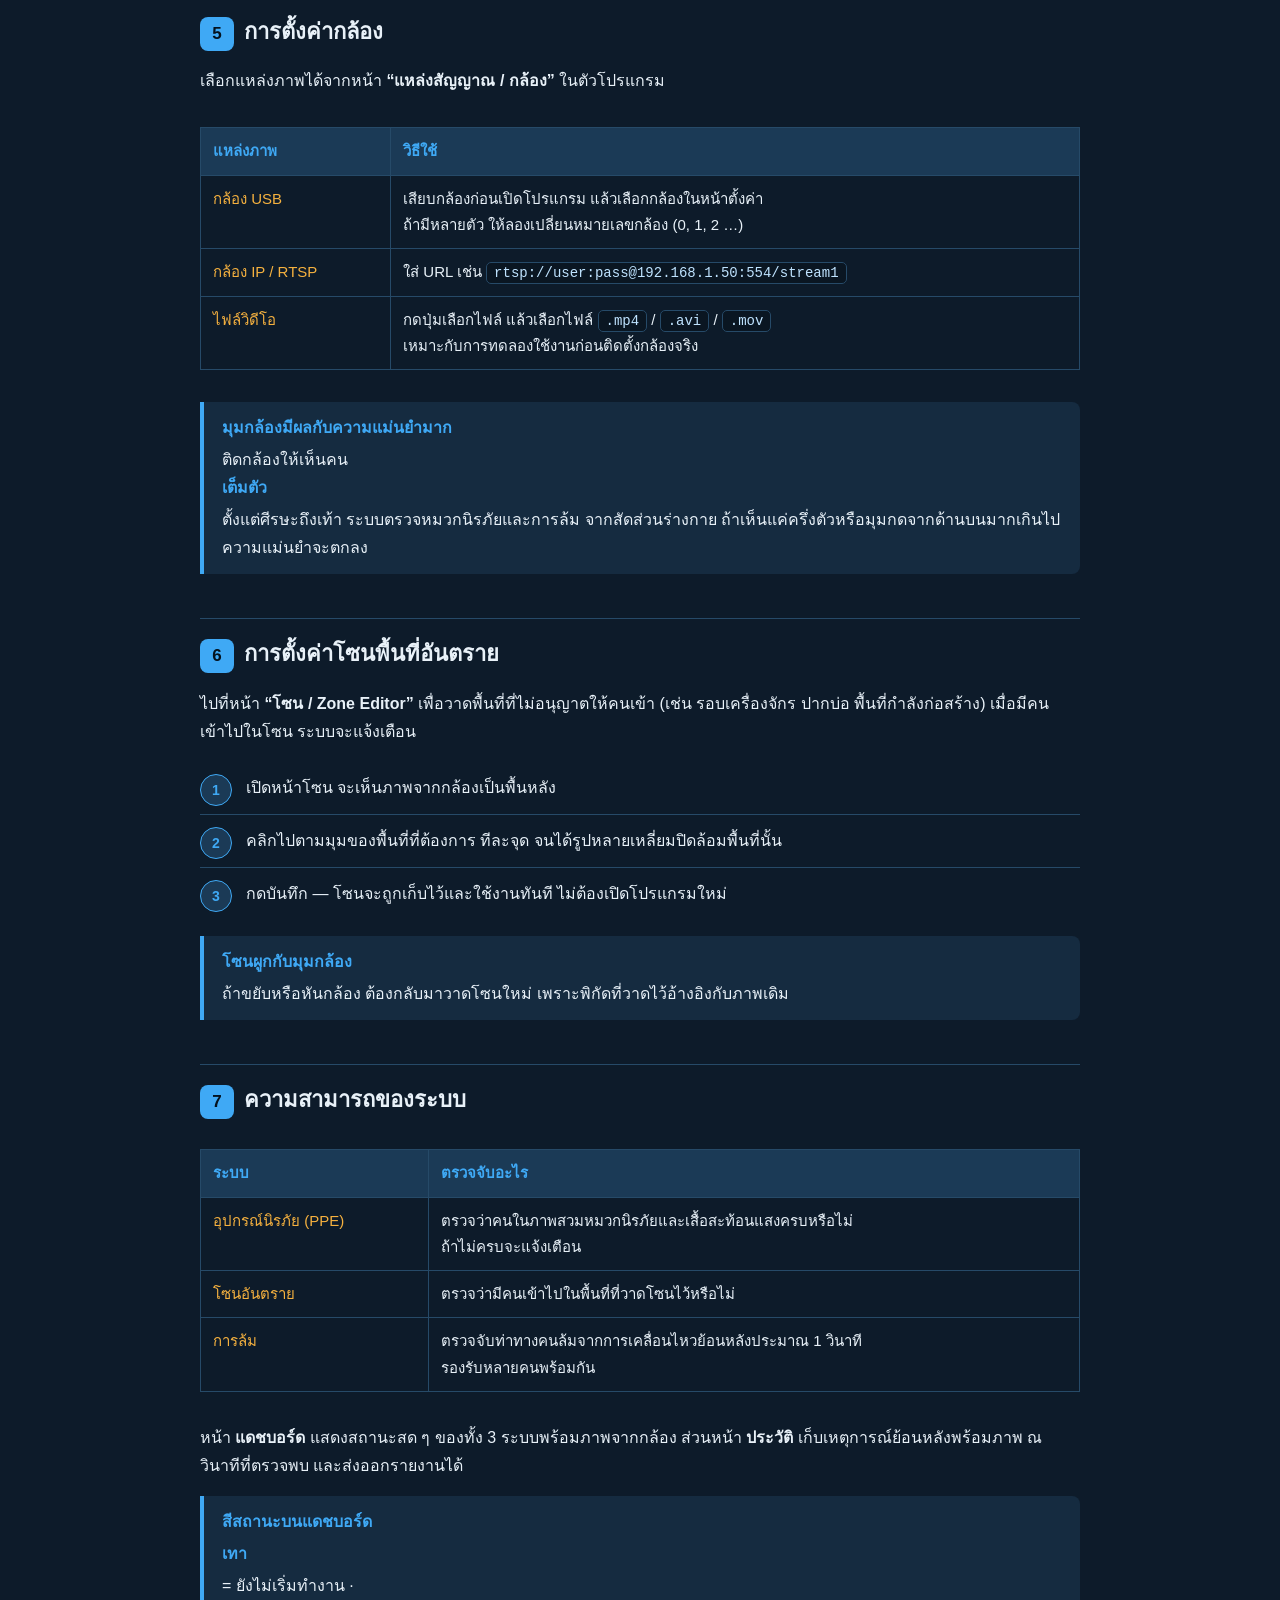
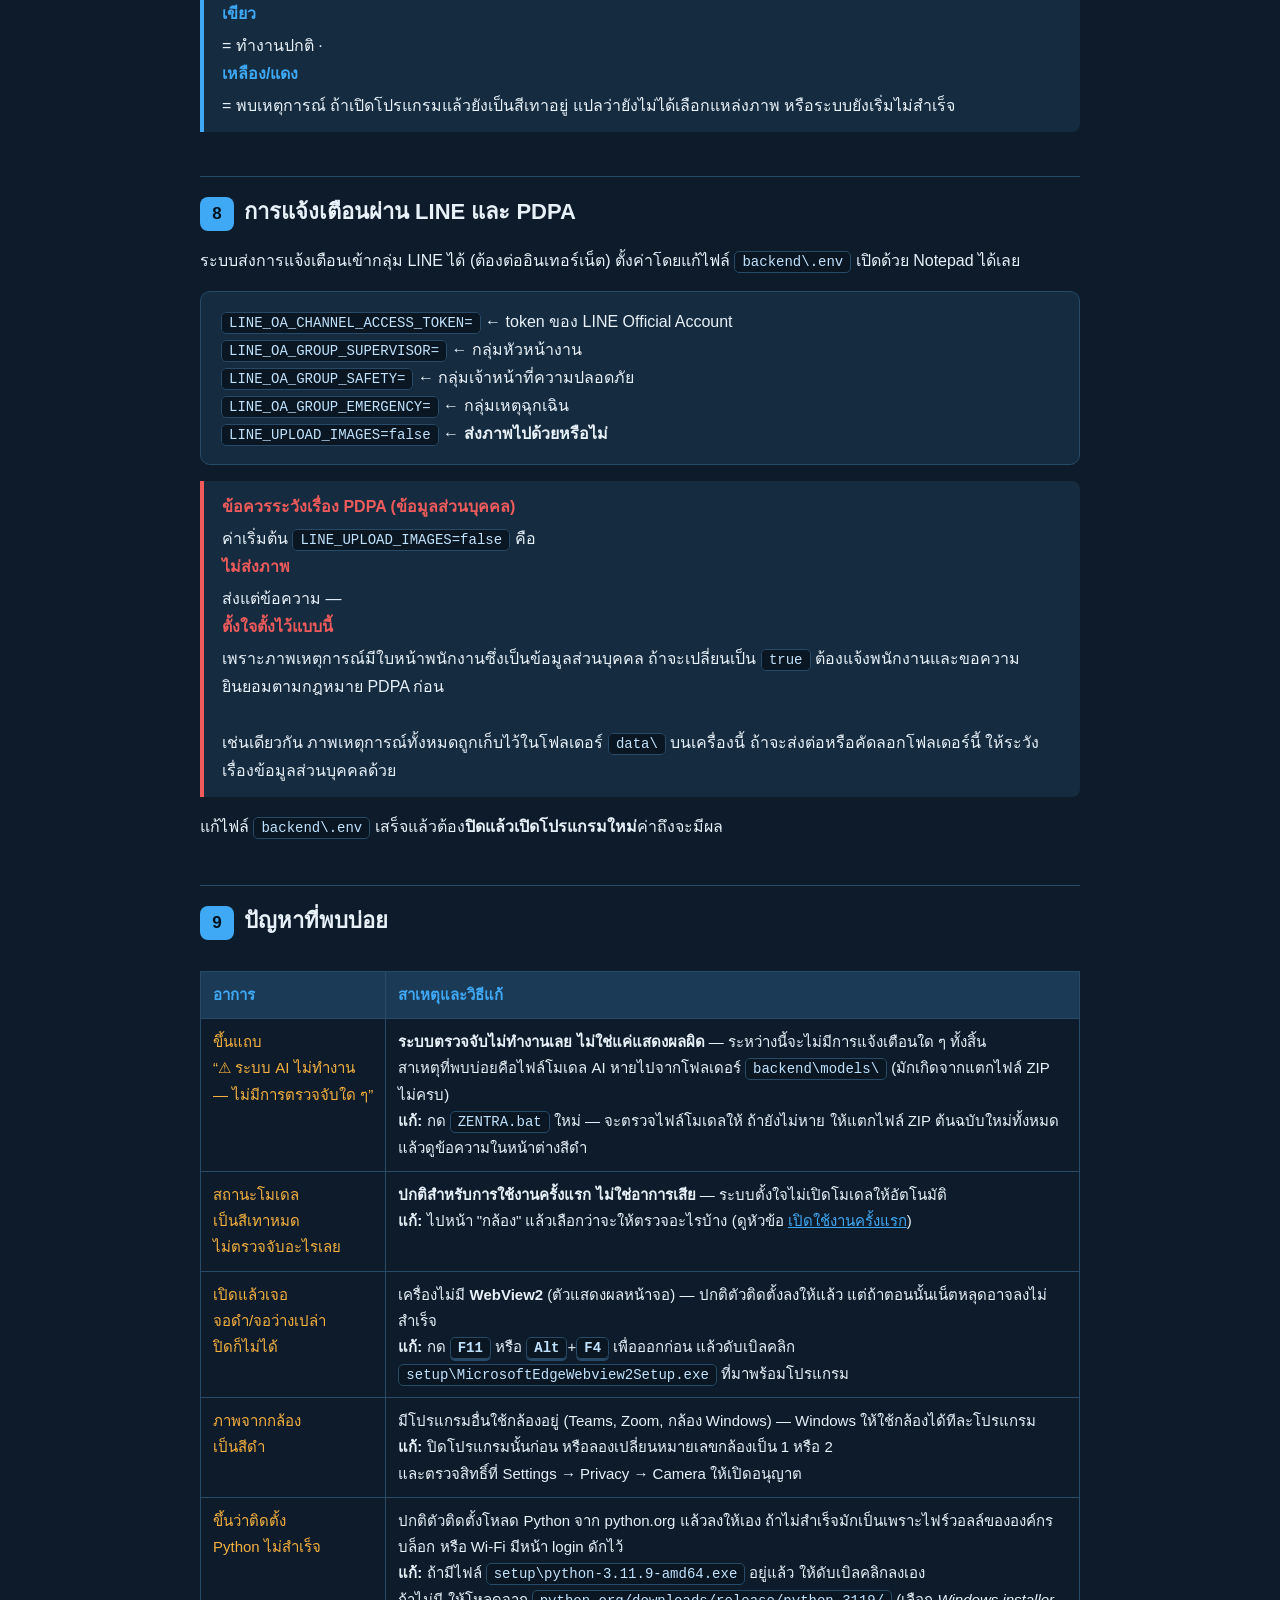
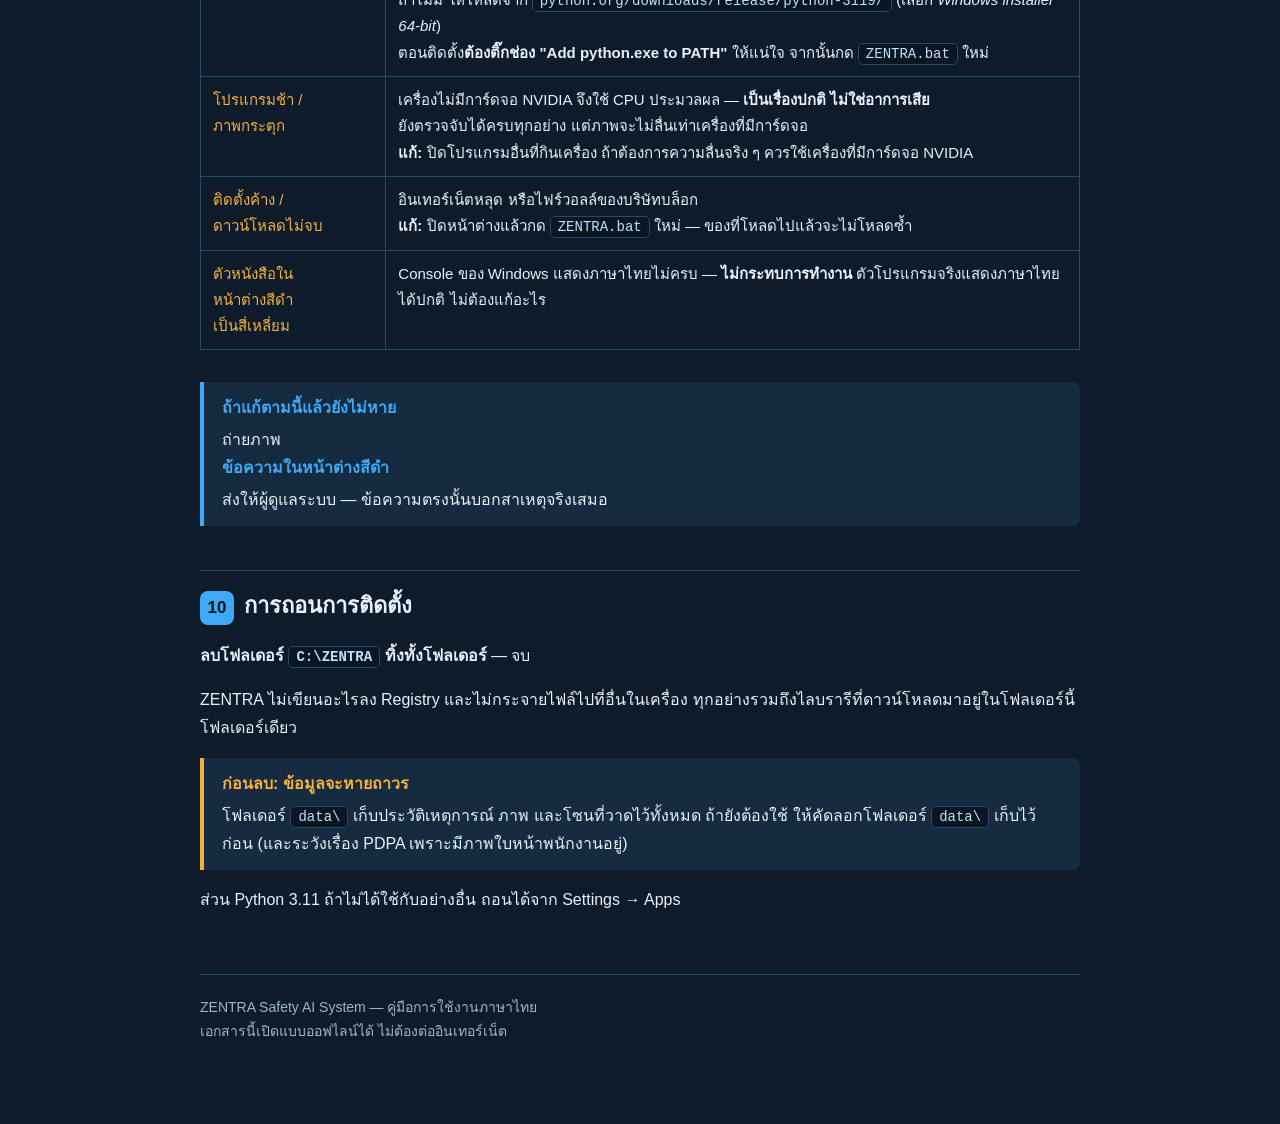
==== commit bdcccc73: "Make the app installable straight from a GitHub download Goal: download the repo, extract it anywher" ====
--- a/MANUAL_TH.html
+++ b/MANUAL_TH.html
@@ -125,30 +125,51 @@
 </div>
 
 <div class="note">
-  <b>ไม่ต้องเตรียมอะไรเลยนอกจากเครื่อง Windows 11 กับอินเทอร์เน็ต</b>
-  ทุกอย่างที่ระบบต้องใช้ (Python 3.11 และ WebView2 ตัวแสดงผลหน้าจอ) ติดมากับไฟล์ ZIP แล้ว
-  <code>INSTALL.bat</code> จะตรวจเองว่าเครื่องขาดอะไร แล้วลงให้เฉพาะตัวที่ขาด
-  ถ้ามีอยู่แล้วจะข้ามไป ไม่ไปยุ่งกับของเดิมในเครื่อง
+  <b>ไม่ต้องเตรียมอะไรเลยนอกจากเครื่อง Windows กับอินเทอร์เน็ต</b>
+  ทุกอย่างที่ระบบต้องใช้ (Python 3.11 และ WebView2 ตัวแสดงผลหน้าจอ) ตัวติดตั้งจัดการให้เอง —
+  ถ้าเครื่องมีอยู่แล้วจะข้ามไป ถ้าไม่มีจะดาวน์โหลดจากต้นทางทางการ (python.org / Microsoft)
+  แล้วติดตั้งให้เงียบ ๆ ไม่ไปยุ่งกับของเดิมในเครื่อง
 </div>
 
 <!-- ─────────────────────────────────────────────────────────── -->
 <h2 id="install"><span class="num">2</span>การติดตั้ง</h2>
+
+<div class="big">
+  ติดตั้งด้วยการกดไฟล์เดียว — <code>ZENTRA.bat</code><br>
+  ครั้งแรกมันจะติดตั้งให้เองแล้วเปิดโปรแกรมต่อ ครั้งต่อไปกดไฟล์เดิมเปิดได้ทันที
+</div>
 
 <ol class="steps">
   <li>
-    <b>แตกไฟล์ ZIP แล้วย้ายโฟลเดอร์ไปไว้ที่ <code>C:\ZENTRA</code></b>
-    <div class="warn" style="margin-top:10px">
-      <b>อย่าวางไว้ใน Downloads หรือ Desktop</b>
-      Windows มีข้อจำกัดความยาวชื่อ path ที่ 260 ตัวอักษร ถ้า path ยาวเกินไป
-      การติดตั้งจะพังแบบหาสาเหตุยาก วางที่ <code>C:\ZENTRA</code> ปลอดภัยที่สุด
+    <b>โหลดโปรเจกต์จาก GitHub</b><br>
+    กดปุ่มเขียว <code>Code</code> แล้วเลือก <code>Download ZIP</code> (ประมาณ 85 MB)
+    <div class="note" style="margin-top:10px">
+      โมเดล AI ทั้งหมดมาพร้อมในไฟล์นี้แล้ว ไม่ต้องโหลดแยก
     </div>
   </li>
   <li>
-    <b>ดับเบิลคลิก <code>INSTALL.bat</code></b><br>
-    ตัวติดตั้งจะทำให้อัตโนมัติทั้งหมด 7 ขั้นตอน:
-    <b>ลง Python 3.11 ให้ถ้าไม่มี</b> → เตรียมพื้นที่ติดตั้ง →
+    <b>ปลดล็อกไฟล์ ZIP แล้วแตกไฟล์</b><br>
+    คลิกขวาที่ไฟล์ ZIP → <code>Properties</code> → ถ้าเห็นช่อง <code>Unblock</code>
+    ที่มุมล่างขวา ให้ติ๊กแล้วกด <code>OK</code><br>
+    จากนั้นคลิกขวาอีกครั้ง → <code>Extract All</code>
+    <div class="note" style="margin-top:10px">
+      <b>ขั้น Unblock ไม่บังคับ แต่ทำแล้วสบายกว่า</b>
+      Windows ติดธงกำกับไฟล์ที่โหลดมาจากอินเทอร์เน็ต ถ้าไม่ปลดตั้งแต่ตอนยังเป็น ZIP
+      เวลากด <code>ZENTRA.bat</code> อาจมีหน้าต่างเตือนขึ้นมาให้กดยืนยันก่อน
+    </div>
+    <div class="note" style="margin-top:10px">
+      <b>วางไว้ที่ไหนก็ได้</b> — Desktop, Downloads, ไดรฟ์ D: ได้หมด
+      ถ้าโฟลเดอร์อยู่ลึกจนเกินขีดจำกัดของ Windows จริง ๆ
+      ตัวติดตั้งจะตรวจเจอตั้งแต่ขั้นแรกและบอกวิธีแก้ให้ ไม่ปล่อยให้พังกลางทาง
+    </div>
+  </li>
+  <li>
+    <b>ดับเบิลคลิก <code>ZENTRA.bat</code></b><br>
+    ครั้งแรกจะติดตั้งให้อัตโนมัติทั้งหมด 8 ขั้นตอน:
+    <b>ตรวจความยาวพาธ</b> → <b>ลง Python 3.11 ให้ถ้าไม่มี</b> → เตรียมพื้นที่ติดตั้ง →
     <b>ลง WebView2 ให้ถ้าไม่มี</b> → ตั้งค่าเริ่มต้นและตรวจไฟล์โมเดล →
-    <b>ตรวจหาการ์ดจอ NVIDIA เอง</b> → ดาวน์โหลดไลบรารี → ทดสอบโหลดโมเดล AI จริง
+    <b>ตรวจหาการ์ดจอ NVIDIA เอง</b> → ดาวน์โหลดไลบรารี → ทดสอบโหลดโมเดล AI จริง<br>
+    เสร็จแล้วเปิดโปรแกรมให้ต่อทันที ไม่ต้องกดอะไรอีก
     <div class="note" style="margin-top:10px">
       <b>ใช้เวลาประมาณ 10–20 นาที</b>
       ต้องต่ออินเทอร์เน็ตไว้ตลอด ระบบจะดาวน์โหลดประมาณ 500 MB
@@ -158,20 +179,22 @@
     <div class="note" style="margin-top:10px">
       <b>ไม่ต้องกดอะไรระหว่างติดตั้ง</b>
       ตอนลง Python จะไม่มีหน้าต่างเด้งขึ้นมาให้กด (ลงแบบเงียบเฉพาะผู้ใช้นี้
-      จึงไม่ต้องใช้สิทธิ์แอดมิน) แค่รอจนขึ้นว่า "ติดตั้งสำเร็จ!"
-    </div>
-  </li>
-  <li>
-    <b>รอจนขึ้นข้อความ “ติดตั้งสำเร็จ!”</b><br>
-    ถ้าขึ้นข้อความสีแดงว่า <i>[ผิดพลาด]</i> ให้อ่านข้อความนั้น — บอกวิธีแก้ไว้แล้ว
-    ส่วนใหญ่แค่รัน <code>INSTALL.bat</code> ใหม่อีกครั้งก็ผ่าน
+      จึงไม่ต้องใช้สิทธิ์แอดมิน)
+    </div>
+    <div class="note" style="margin-top:10px">
+      ถ้า Windows ขึ้นเตือนว่า <i>"Windows protected your PC"</i>
+      ให้กด <code>More info</code> แล้วกด <code>Run anyway</code>
+    </div>
   </li>
 </ol>
 
 <div class="note">
-  <b>รัน INSTALL.bat ซ้ำได้เสมอ ไม่เสียหาย</b>
-  ถ้าอินเทอร์เน็ตหลุดกลางทาง หรือติดตั้งไม่จบ ให้กดรันใหม่ได้เลย
-  ของที่โหลดไปแล้วจะไม่โหลดซ้ำ และ <b>การตั้งค่าที่คุณแก้ไว้จะไม่ถูกทับ</b>
+  <b>กด ZENTRA.bat ซ้ำได้เสมอ ไม่เสียหาย</b>
+  ถ้าอินเทอร์เน็ตหลุดกลางทาง หรือติดตั้งไม่จบ ให้กดใหม่ได้เลย
+  ของที่โหลดไปแล้วจะไม่โหลดซ้ำ เริ่มต่อจากจุดที่ค้างไว้
+  และ <b>การตั้งค่าที่คุณแก้ไว้จะไม่ถูกทับ</b><br><br>
+  ไฟล์ <code>INSTALL.bat</code> ยังอยู่เหมือนเดิม เก็บไว้สำหรับกรณีอยากบังคับ
+  ให้ตรวจซ้ำทุกขั้นตอนโดยไม่เปิดโปรแกรมต่อ ปกติไม่ต้องใช้
 </div>
 
 <!-- ─────────────────────────────────────────────────────────── -->
@@ -340,7 +363,7 @@
       <b>ระบบตรวจจับไม่ทำงานเลย ไม่ใช่แค่แสดงผลผิด</b> — ระหว่างนี้จะไม่มีการแจ้งเตือนใด ๆ ทั้งสิ้น<br>
       สาเหตุที่พบบ่อยคือไฟล์โมเดล AI หายไปจากโฟลเดอร์ <code>backend\models\</code>
       (มักเกิดจากแตกไฟล์ ZIP ไม่ครบ)<br>
-      <b>แก้:</b> รัน <code>INSTALL.bat</code> ใหม่ — จะตรวจไฟล์โมเดลให้
+      <b>แก้:</b> กด <code>ZENTRA.bat</code> ใหม่ — จะตรวจไฟล์โมเดลให้
       ถ้ายังไม่หาย ให้แตกไฟล์ ZIP ต้นฉบับใหม่ทั้งหมด แล้วดูข้อความในหน้าต่างสีดำ
     </td>
   </tr>
@@ -357,7 +380,7 @@
   <tr>
     <td>เปิดแล้วเจอ<br>จอดำ/จอว่างเปล่า<br>ปิดก็ไม่ได้</td>
     <td>
-      เครื่องไม่มี <b>WebView2</b> (ตัวแสดงผลหน้าจอ) — ปกติ <code>INSTALL.bat</code> ลงให้แล้ว
+      เครื่องไม่มี <b>WebView2</b> (ตัวแสดงผลหน้าจอ) — ปกติตัวติดตั้งลงให้แล้ว
       แต่ถ้าตอนนั้นเน็ตหลุดอาจลงไม่สำเร็จ<br>
       <b>แก้:</b> กด <kbd>F11</kbd> หรือ <kbd>Alt</kbd>+<kbd>F4</kbd> เพื่อออกก่อน
       แล้วดับเบิลคลิก <code>setup\MicrosoftEdgeWebview2Setup.exe</code> ที่มาพร้อมโปรแกรม
@@ -376,10 +399,13 @@
   <tr>
     <td>ขึ้นว่าติดตั้ง<br>Python ไม่สำเร็จ</td>
     <td>
-      ปกติ <code>INSTALL.bat</code> ลง Python ให้เอง ถ้าไม่สำเร็จมักเป็นเพราะนโยบายความปลอดภัยขององค์กร<br>
-      <b>แก้:</b> ดับเบิลคลิก <code>setup\python-3.11.9-amd64.exe</code> เอง
-      แล้ว<b>ติ๊กช่อง "Add python.exe to PATH"</b> ให้แน่ใจ
-      จากนั้นรัน <code>INSTALL.bat</code> ใหม่
+      ปกติตัวติดตั้งโหลด Python จาก python.org แล้วลงให้เอง
+      ถ้าไม่สำเร็จมักเป็นเพราะไฟร์วอลล์ขององค์กรบล็อก หรือ Wi-Fi มีหน้า login ดักไว้<br>
+      <b>แก้:</b> ถ้ามีไฟล์ <code>setup\python-3.11.9-amd64.exe</code> อยู่แล้ว ให้ดับเบิลคลิกลงเอง<br>
+      ถ้าไม่มี ให้โหลดจาก <code>python.org/downloads/release/python-3119/</code>
+      (เลือก <i>Windows installer 64-bit</i>)<br>
+      ตอนติดตั้ง<b>ต้องติ๊กช่อง "Add python.exe to PATH"</b> ให้แน่ใจ
+      จากนั้นกด <code>ZENTRA.bat</code> ใหม่
     </td>
   </tr>
 
@@ -396,7 +422,7 @@
     <td>ติดตั้งค้าง /<br>ดาวน์โหลดไม่จบ</td>
     <td>
       อินเทอร์เน็ตหลุด หรือไฟร์วอลล์ของบริษัทบล็อก<br>
-      <b>แก้:</b> ปิดหน้าต่างแล้วรัน <code>INSTALL.bat</code> ใหม่ — ของที่โหลดไปแล้วจะไม่โหลดซ้ำ
+      <b>แก้:</b> ปิดหน้าต่างแล้วกด <code>ZENTRA.bat</code> ใหม่ — ของที่โหลดไปแล้วจะไม่โหลดซ้ำ
     </td>
   </tr>
 
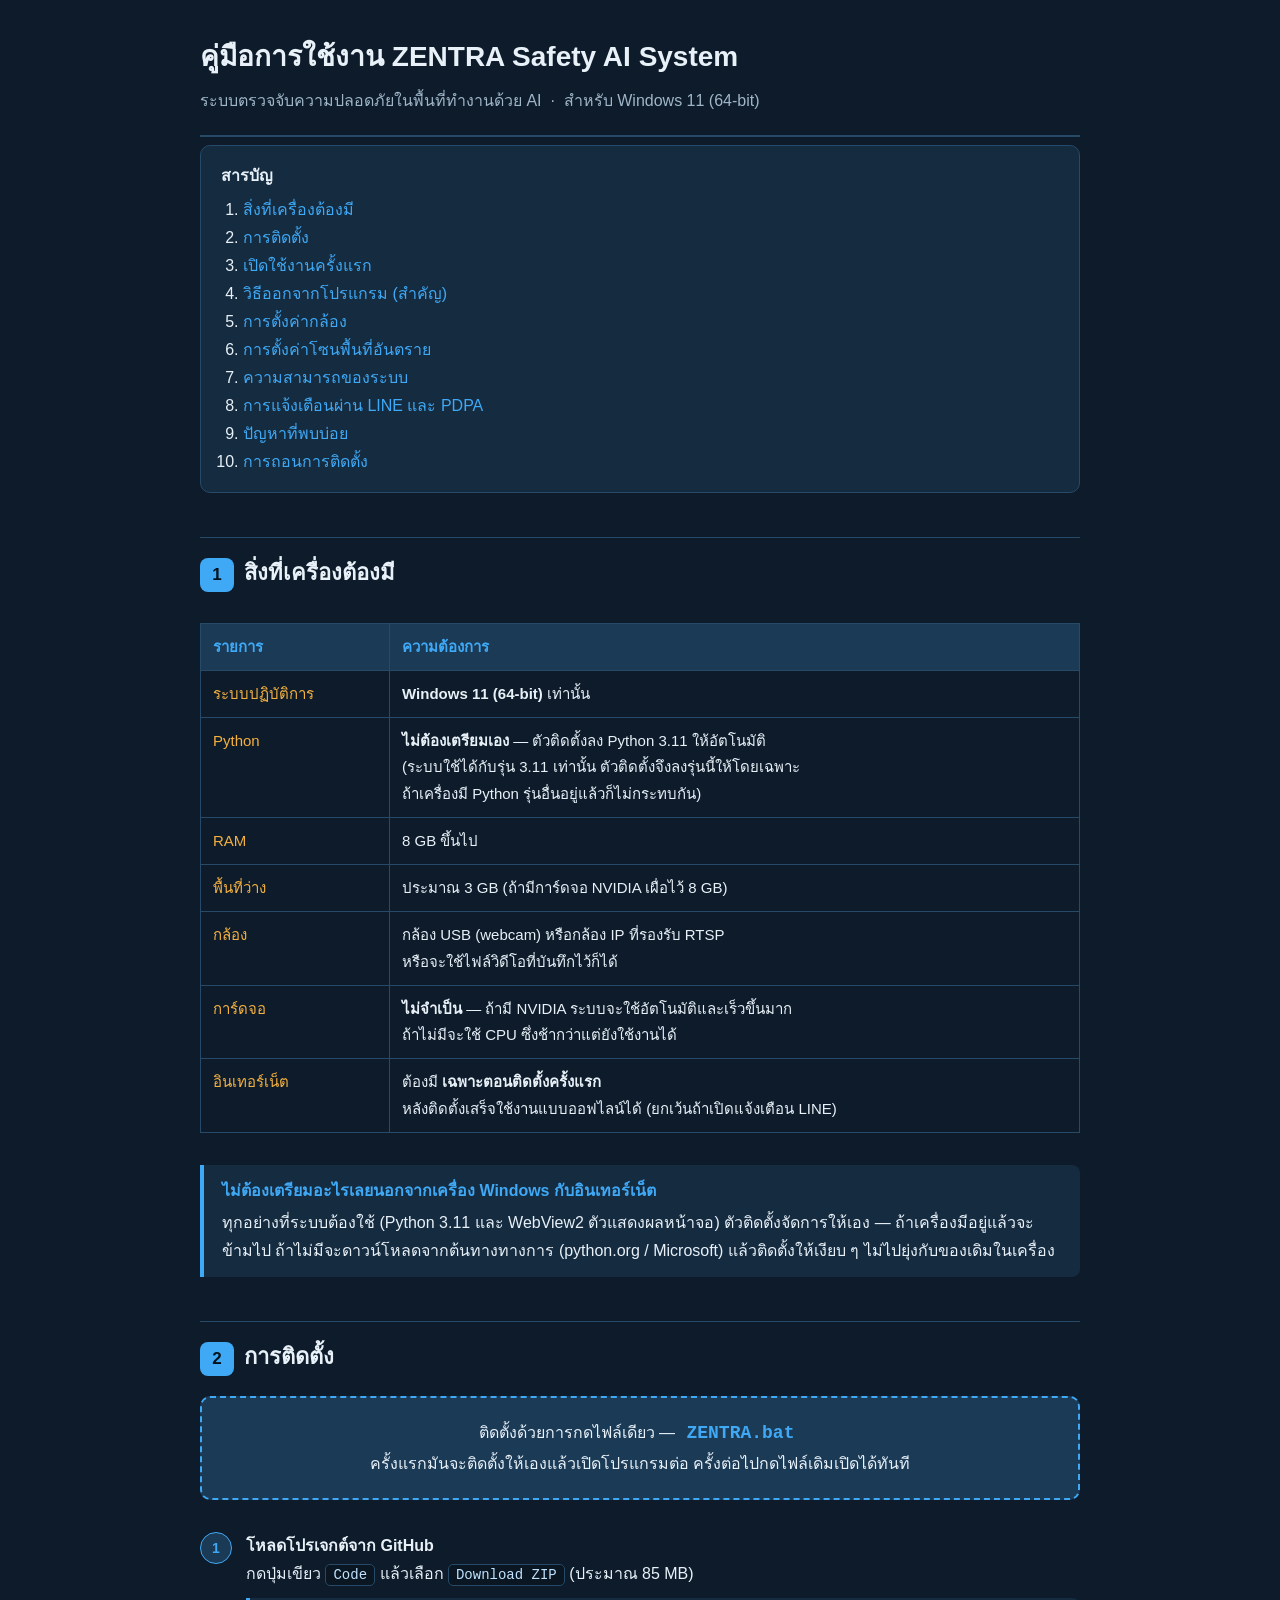
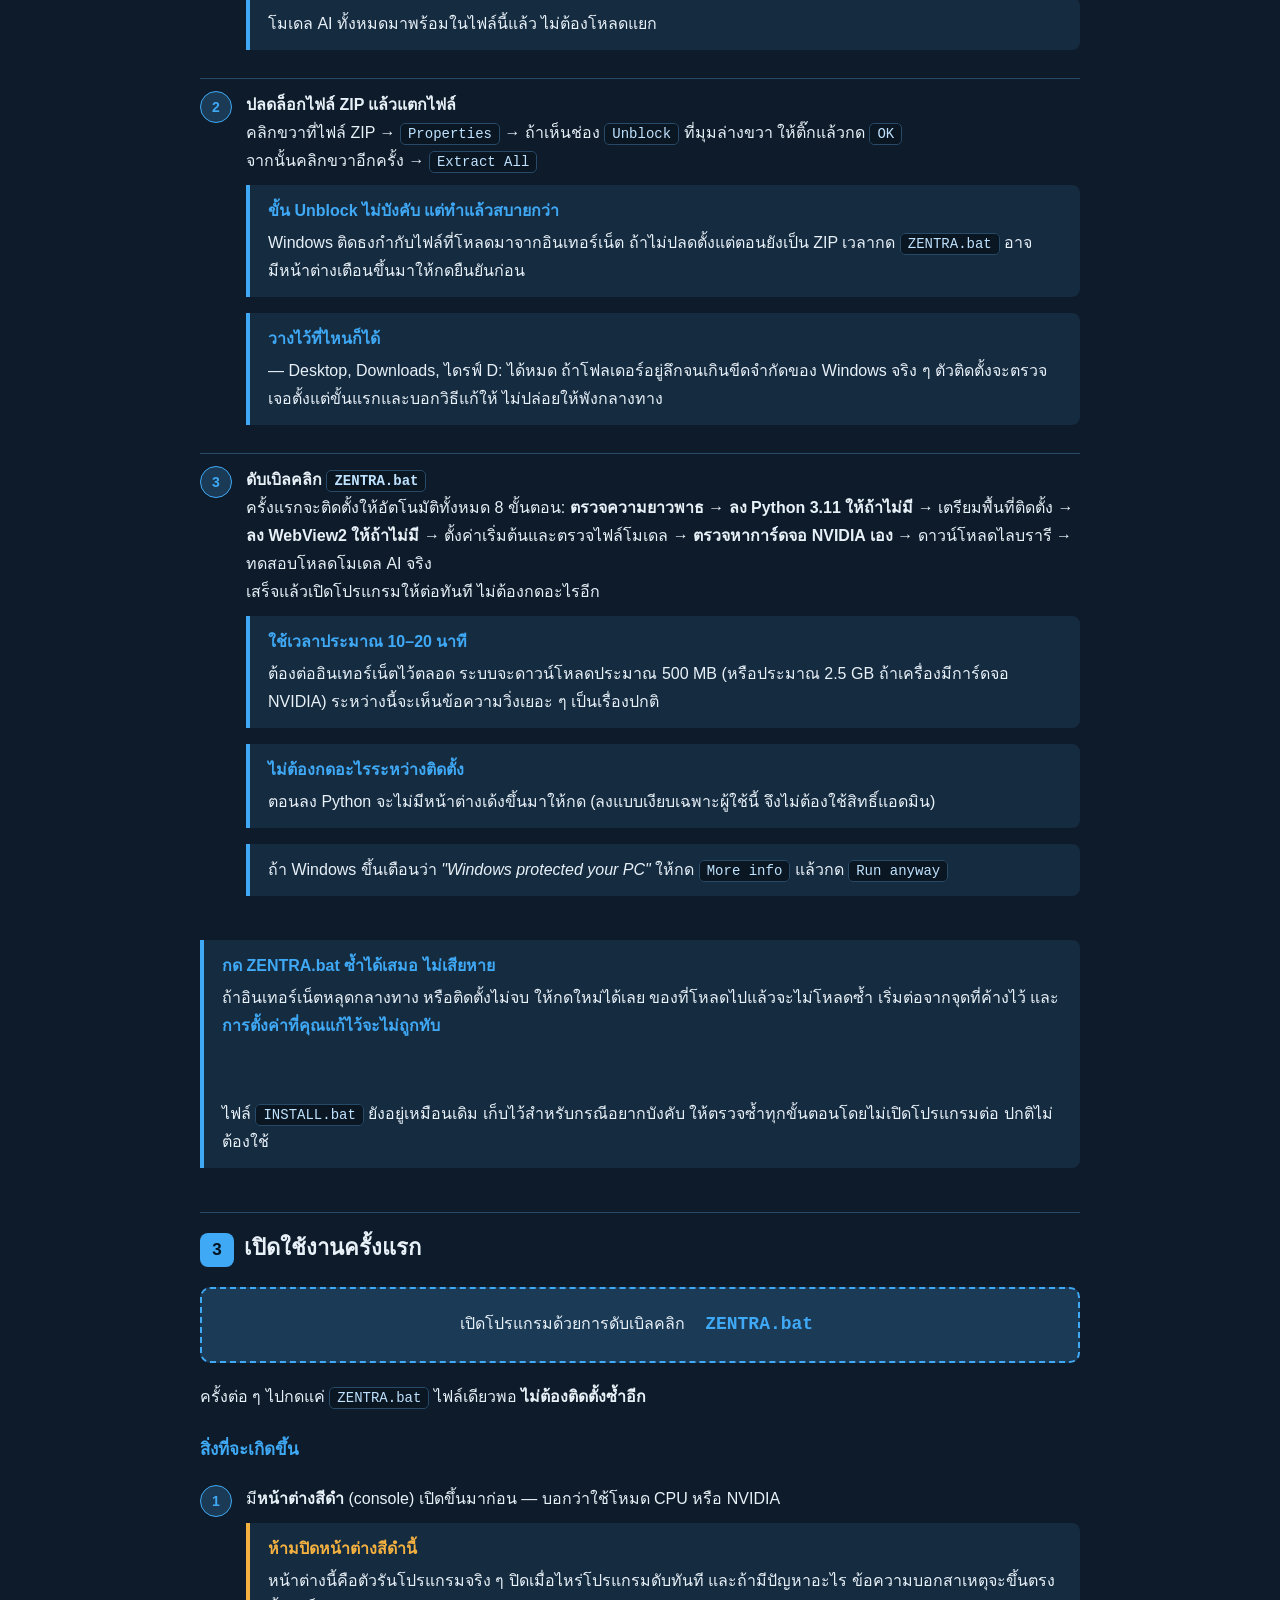
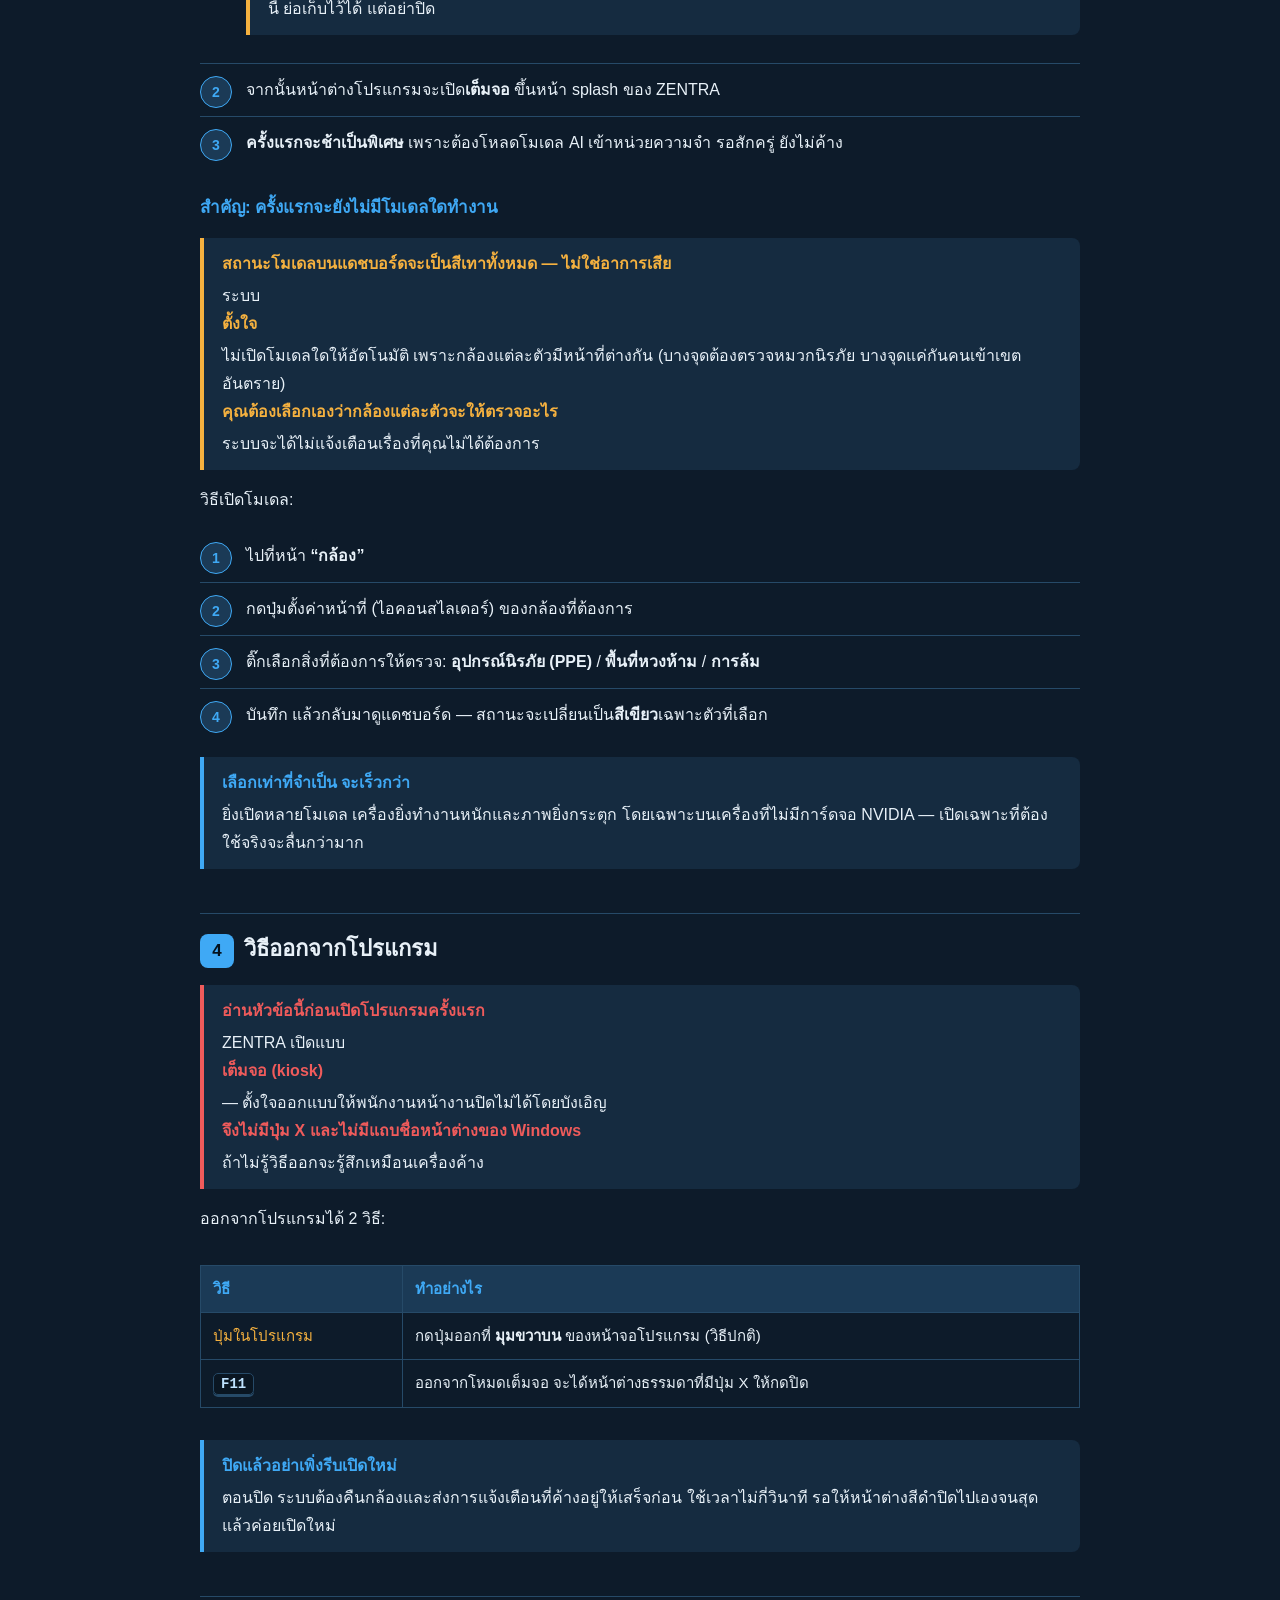
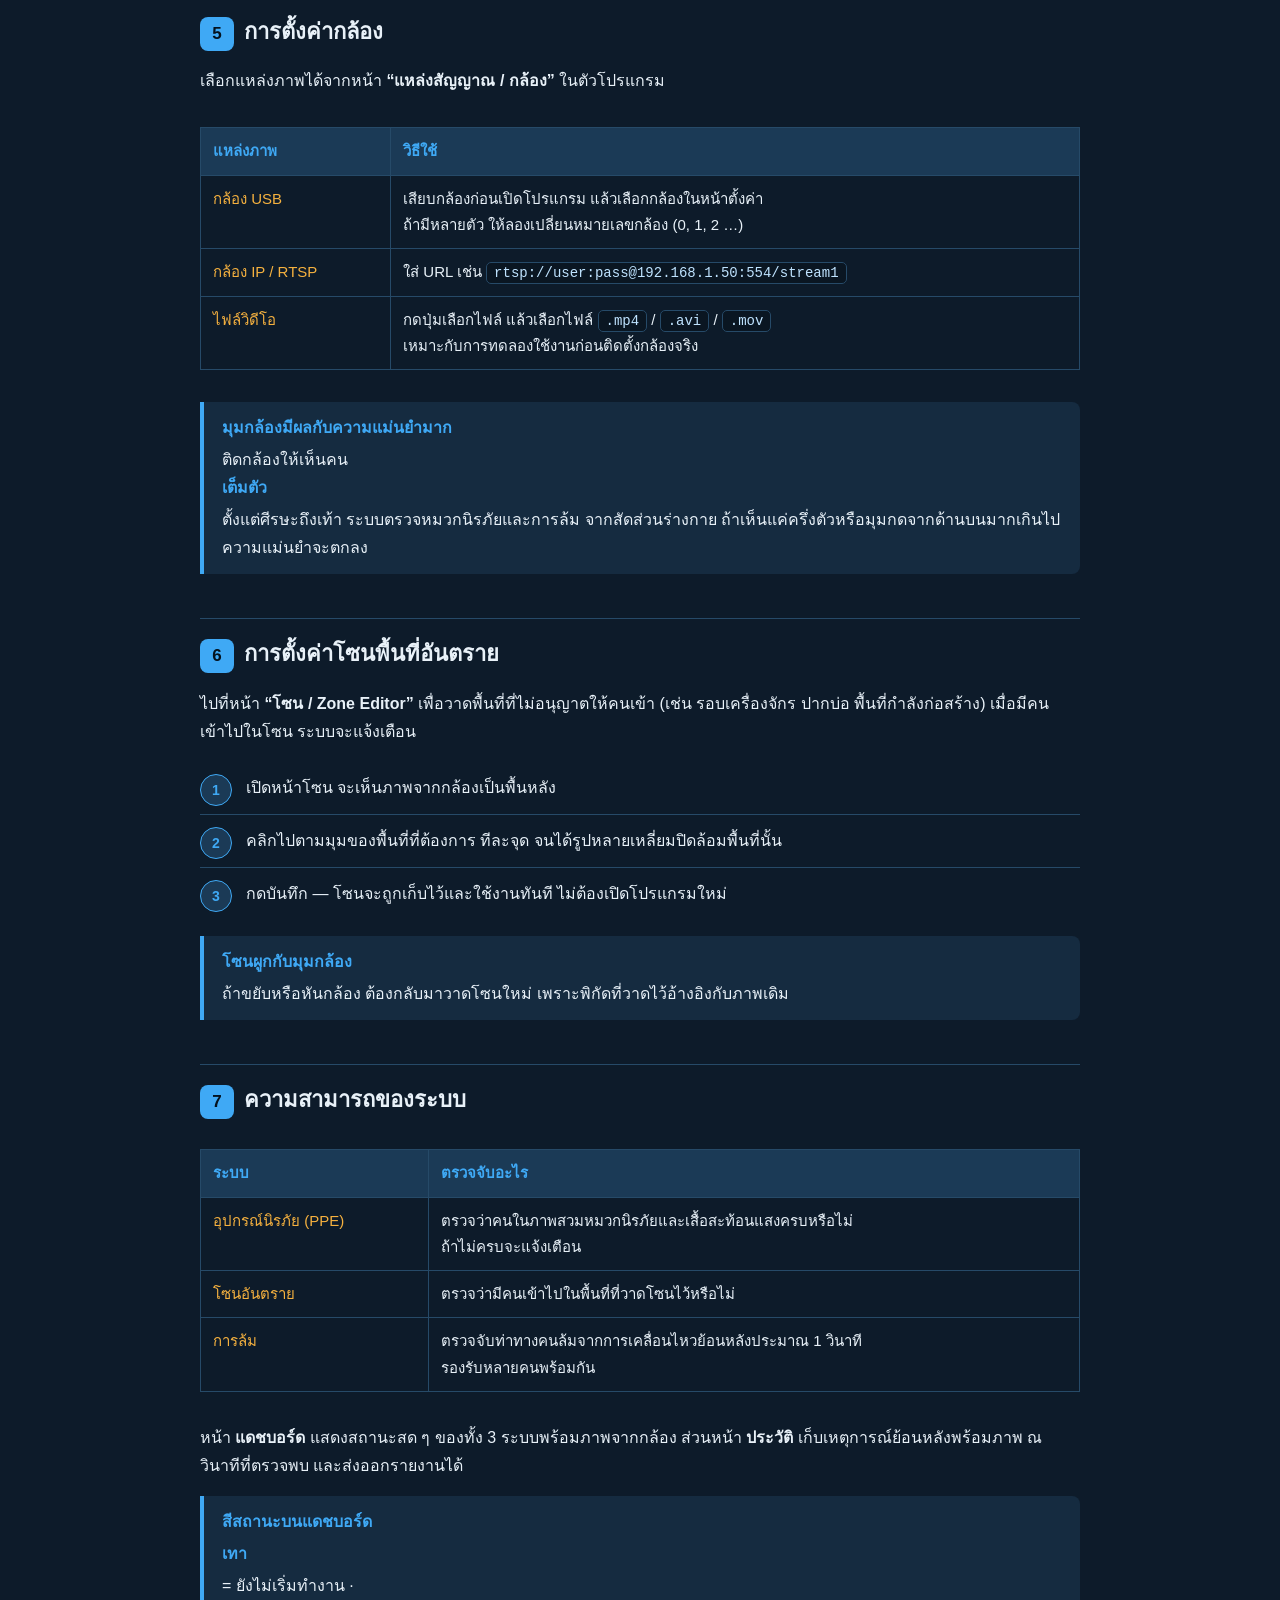
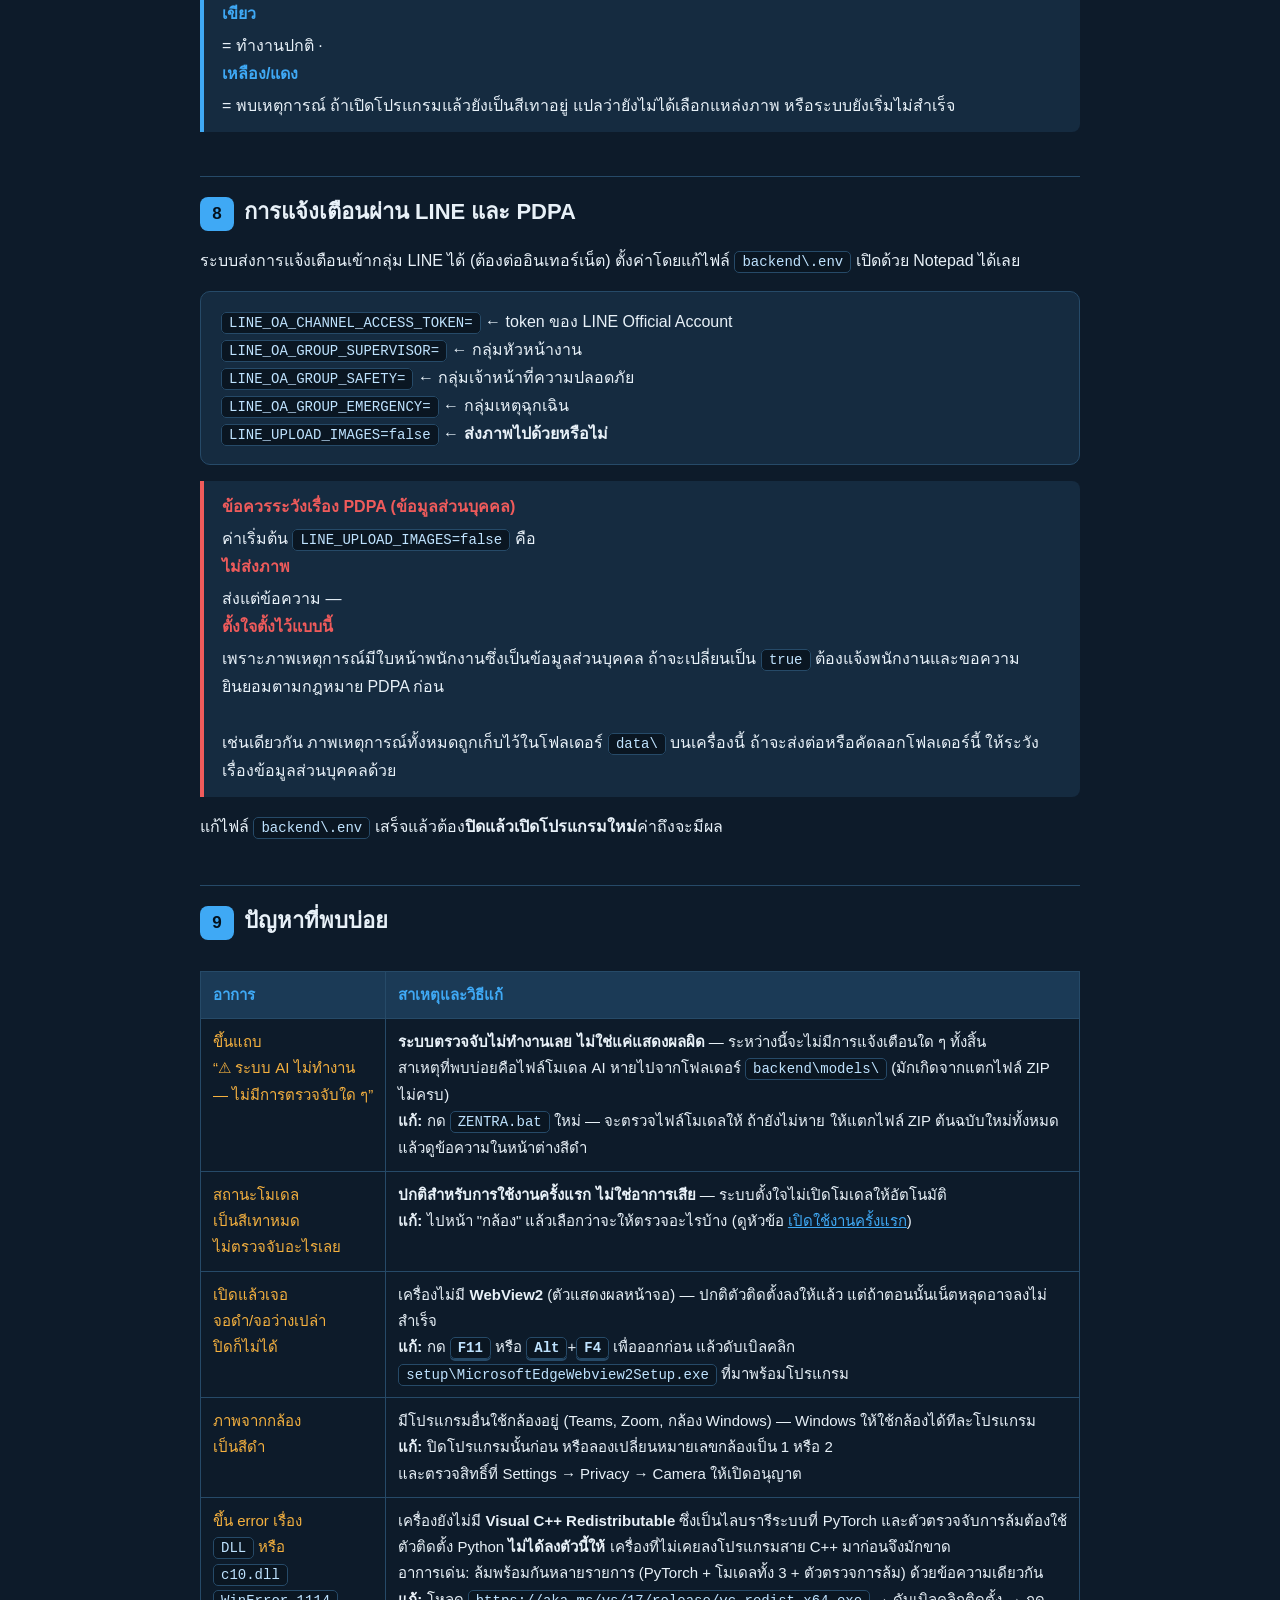
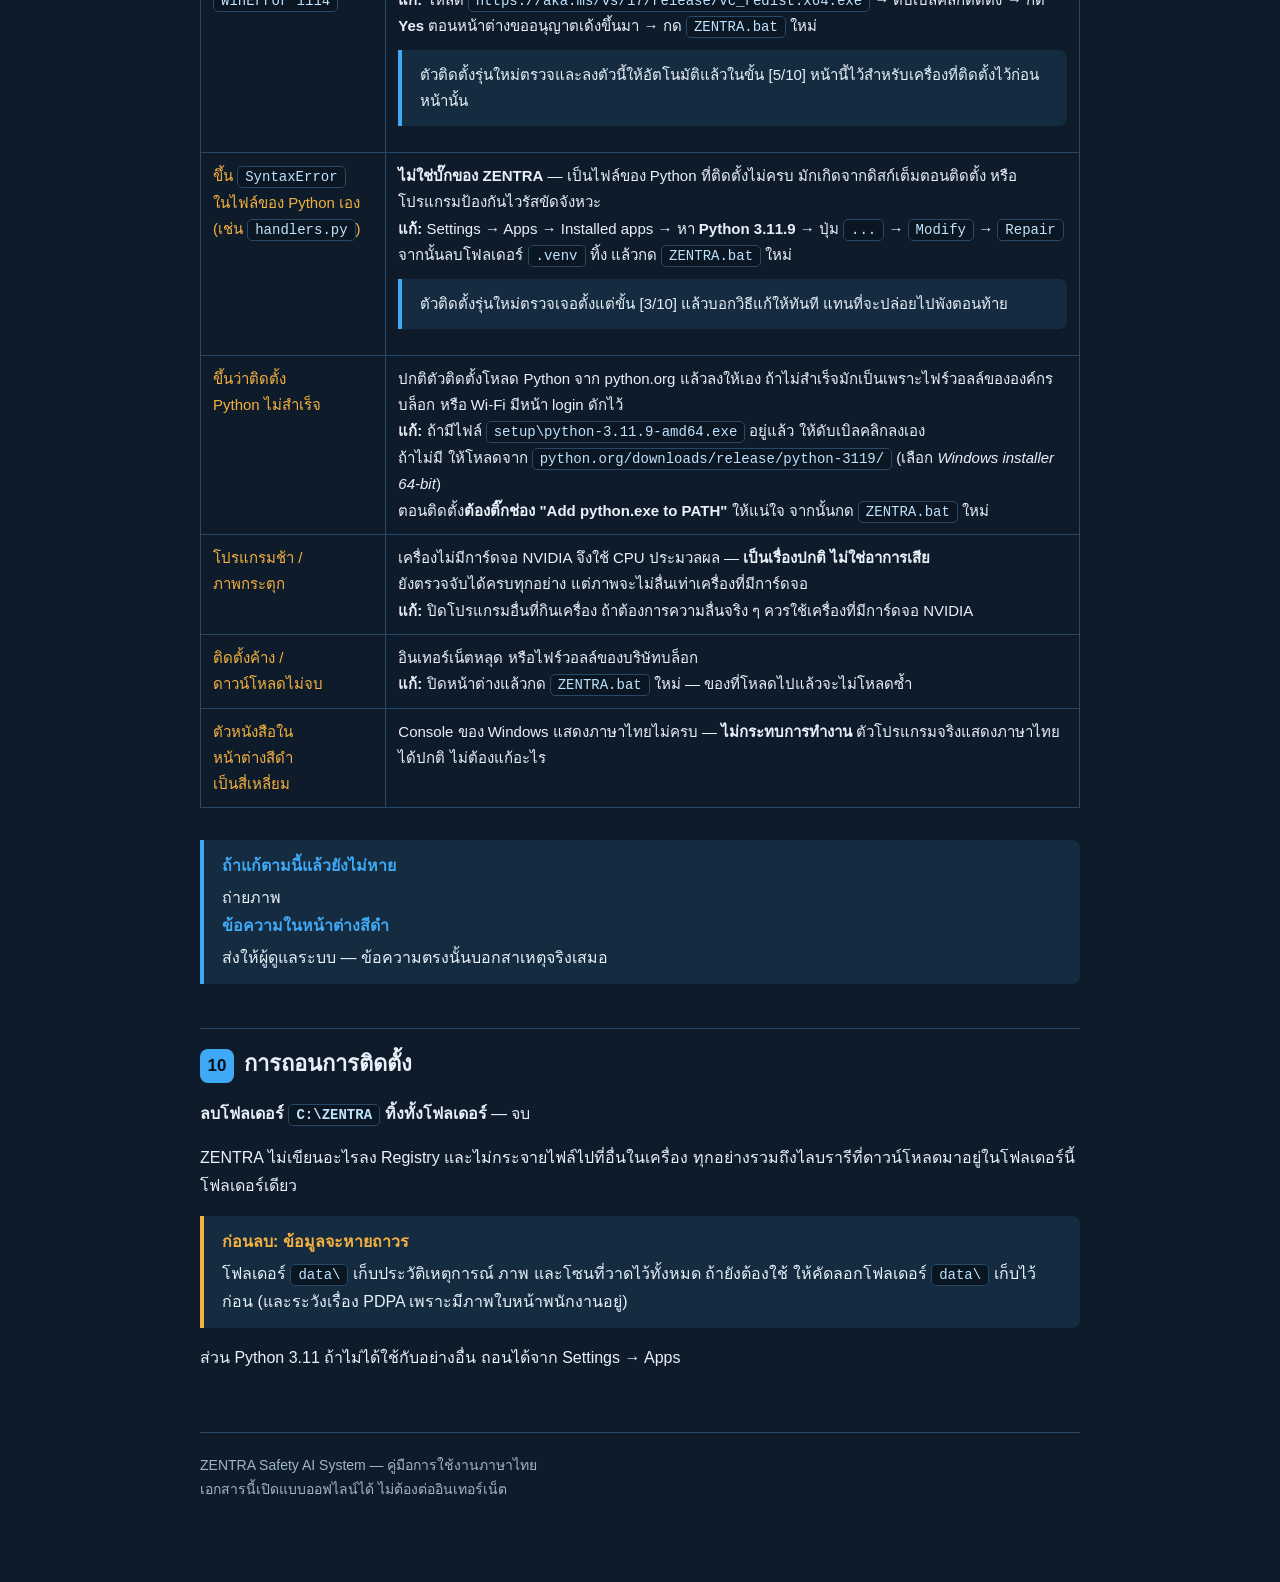
==== commit 7ea2834a: "Install the C++ runtime, and report causes instead of symptoms A field install produced six failures" ====
--- a/MANUAL_TH.html
+++ b/MANUAL_TH.html
@@ -397,6 +397,39 @@
   </tr>
 
   <tr>
+    <td>ขึ้น error เรื่อง<br><code>DLL</code> หรือ<br><code>c10.dll</code><br><code>WinError 1114</code></td>
+    <td>
+      เครื่องยังไม่มี <b>Visual C++ Redistributable</b> ซึ่งเป็นไลบรารีระบบที่
+      PyTorch และตัวตรวจจับการล้มต้องใช้ ตัวติดตั้ง Python <b>ไม่ได้ลงตัวนี้ให้</b>
+      เครื่องที่ไม่เคยลงโปรแกรมสาย C++ มาก่อนจึงมักขาด<br>
+      อาการเด่น: ล้มพร้อมกันหลายรายการ (PyTorch + โมเดลทั้ง 3 + ตัวตรวจการล้ม)
+      ด้วยข้อความเดียวกัน<br>
+      <b>แก้:</b> โหลด <code>https://aka.ms/vs/17/release/vc_redist.x64.exe</code>
+      → ดับเบิลคลิกติดตั้ง → กด <b>Yes</b> ตอนหน้าต่างขออนุญาตเด้งขึ้นมา
+      → กด <code>ZENTRA.bat</code> ใหม่
+      <div class="note" style="margin-top:10px">
+        ตัวติดตั้งรุ่นใหม่ตรวจและลงตัวนี้ให้อัตโนมัติแล้วในขั้น [5/10]
+        หน้านี้ไว้สำหรับเครื่องที่ติดตั้งไว้ก่อนหน้านั้น
+      </div>
+    </td>
+  </tr>
+
+  <tr>
+    <td>ขึ้น <code>SyntaxError</code><br>ในไฟล์ของ Python เอง<br>(เช่น <code>handlers.py</code>)</td>
+    <td>
+      <b>ไม่ใช่บั๊กของ ZENTRA</b> — เป็นไฟล์ของ Python ที่ติดตั้งไม่ครบ
+      มักเกิดจากดิสก์เต็มตอนติดตั้ง หรือโปรแกรมป้องกันไวรัสขัดจังหวะ<br>
+      <b>แก้:</b> Settings → Apps → Installed apps → หา <b>Python 3.11.9</b>
+      → ปุ่ม <code>...</code> → <code>Modify</code> → <code>Repair</code><br>
+      จากนั้นลบโฟลเดอร์ <code>.venv</code> ทิ้ง แล้วกด <code>ZENTRA.bat</code> ใหม่
+      <div class="note" style="margin-top:10px">
+        ตัวติดตั้งรุ่นใหม่ตรวจเจอตั้งแต่ขั้น [3/10] แล้วบอกวิธีแก้ให้ทันที
+        แทนที่จะปล่อยไปพังตอนท้าย
+      </div>
+    </td>
+  </tr>
+
+  <tr>
     <td>ขึ้นว่าติดตั้ง<br>Python ไม่สำเร็จ</td>
     <td>
       ปกติตัวติดตั้งโหลด Python จาก python.org แล้วลงให้เอง
